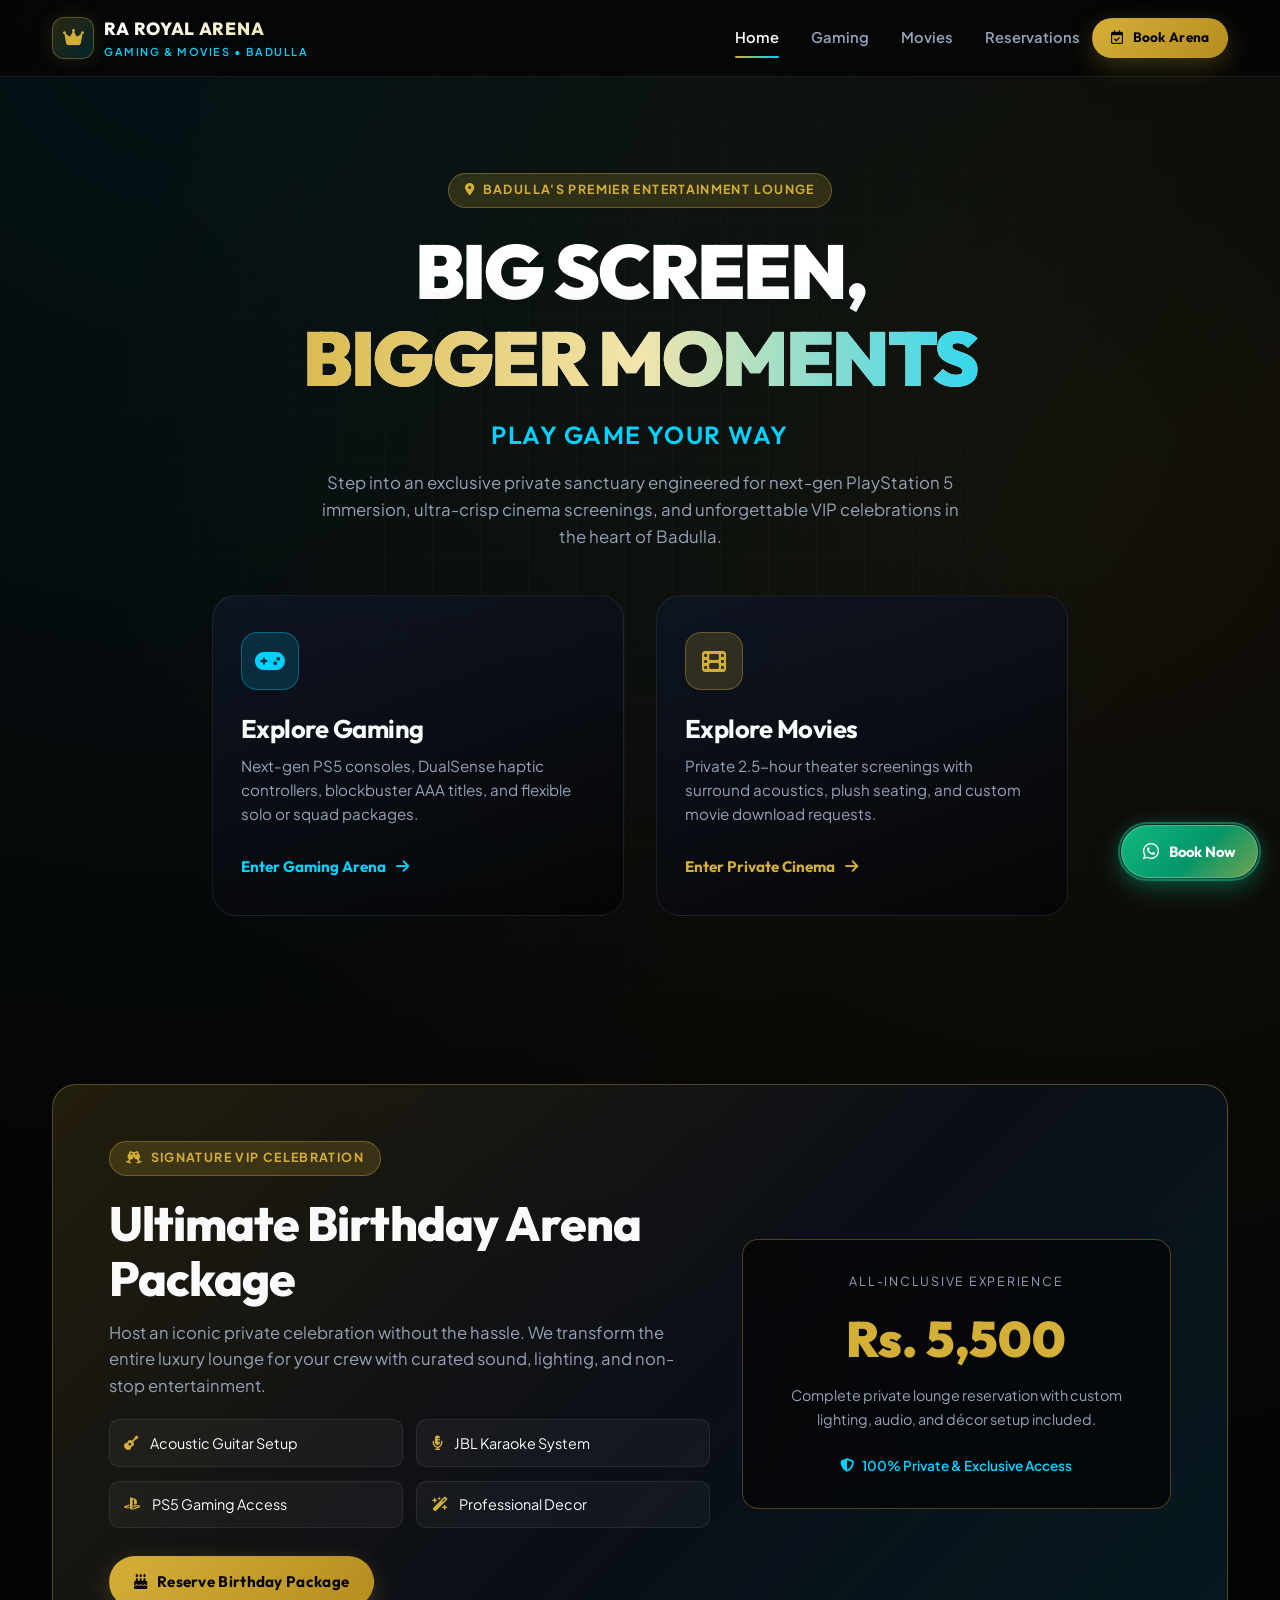
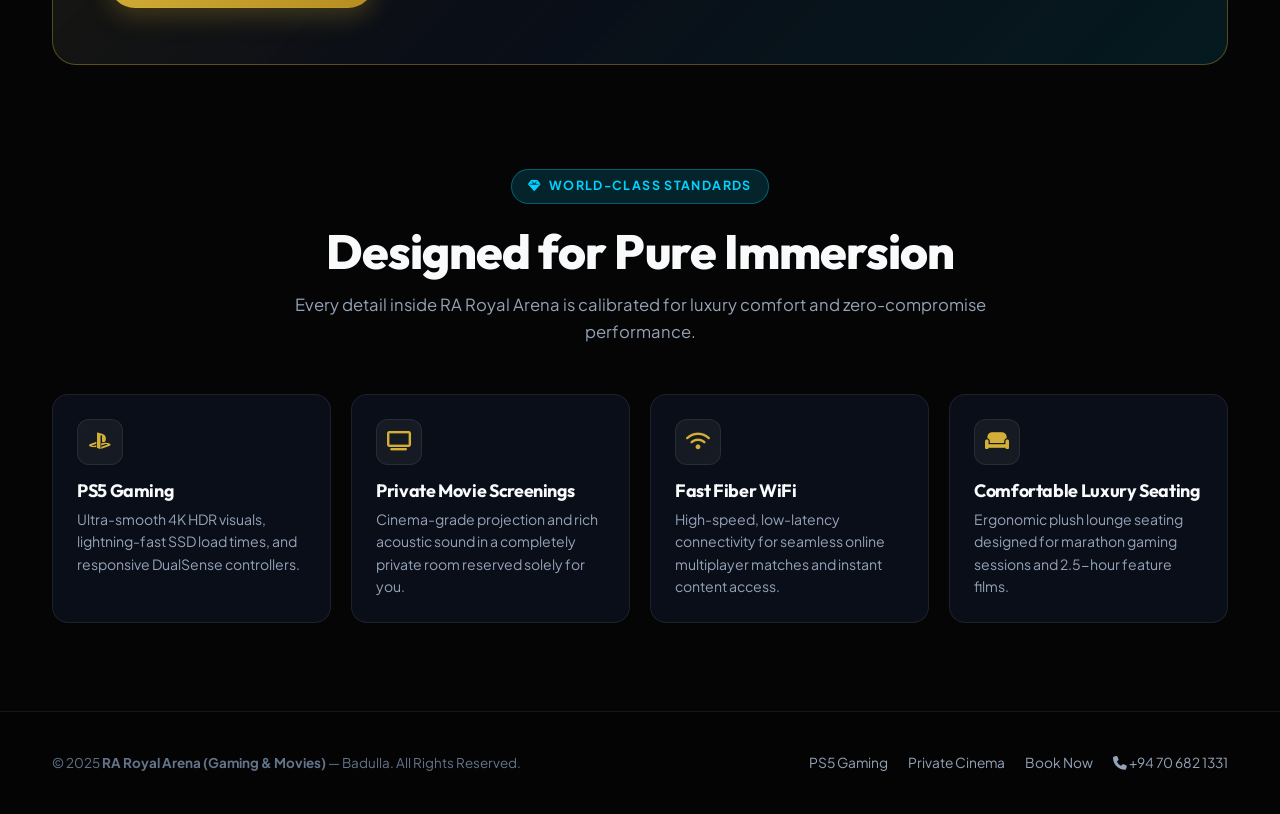
==== index.html @ 3b618ee8 "Update index.html" ====
<!DOCTYPE html>
<html lang="en">
<head>
  <meta charset="UTF-8" />
  <meta name="viewport" content="width=device-width, initial-scale=1.0" />
  <title>RA Royal Arena | Luxury Gaming &amp; Private Cinema - Badulla</title>
  <meta name="description" content="Badulla's premier luxury PS5 gaming lounge, private 4K cinema screening room, and VIP birthday celebration arena." />

  <!-- Google Fonts -->
  <link rel="preconnect" href="https://fonts.googleapis.com" />
  <link rel="preconnect" href="https://fonts.gstatic.com" crossorigin />
  <link href="https://fonts.googleapis.com/css2?family=Outfit:wght@500;600;700;800;900&family=Plus+Jakarta+Sans:wght@400;500;600;700&display=swap" rel="stylesheet" />

  <!-- FontAwesome 6 -->
  <link rel="stylesheet" href="https://cdnjs.cloudflare.com/ajax/libs/font-awesome/6.5.1/css/all.min.css" />

  <!-- Stylesheet -->
  <link rel="stylesheet" href="assets/css/styles.css" />
</head>
<body>
  <div class="page-transition"></div>

  <!-- Header -->
  <header class="site-header">
    <div class="container nav-wrapper">
      <a href="index.html" class="brand-logo">
        <div class="brand-mark"><i class="fa-solid fa-crown"></i></div>
        <div class="brand-text">
          <span class="brand-title">RA Royal Arena</span>
          <span class="brand-subtitle">Gaming &amp; Movies • Badulla</span>
        </div>
      </a>

      <nav class="nav-desktop" aria-label="Primary Navigation">
        <a href="index.html" class="nav-link active">Home</a>
        <a href="gaming.html" class="nav-link">Gaming</a>
        <a href="movies.html" class="nav-link">Movies</a>
        <a href="booking.html" class="nav-link">Reservations</a>
      </nav>

      <a href="booking.html" class="btn btn-gold btn-sm nav-cta">
        <i class="fa-regular fa-calendar-check"></i> Book Arena
      </a>

      <button id="mobileMenuToggle" class="mobile-toggle" aria-label="Toggle Menu" aria-expanded="false">
        <i class="fa-solid fa-bars"></i>
      </button>
    </div>
  </header>


 <!-- Mobile Navigation Drawer -->
  <div id="mobileDrawer" class="mobile-drawer">
    <a href="index.html" class="mobile-nav-link active">Home <i class="fa-solid fa-chevron-right"></i></a>
    <a href="gaming.html" class="mobile-nav-link">PS5 Gaming <i class="fa-solid fa-chevron-right"></i></a>
    <a href="movies.html" class="mobile-nav-link">Private Movies <i class="fa-solid fa-chevron-right"></i></a>
    <a href="booking.html" class="mobile-nav-link">Book Reservation <i class="fa-solid fa-chevron-right"></i></a>
    <a href="booking.html" class="btn btn-gold" style="margin-top: 0.75rem; width: 100%;">
      <i class="fa-regular fa-calendar-check"></i> Book Arena Now
    </a>
  </div>

  <main>
    <!-- Hero Section -->
    <section class="hero">
      <div class="hero-bg-grid"></div>
      <div class="container hero-content">
        <div class="eyebrow">
          <i class="fa-solid fa-location-dot"></i> Badulla's Premier Entertainment Lounge
        </div>
        <h1 class="hero-title">
          BIG SCREEN,
          <span>BIGGER MOMENTS</span>
        </h1>
        <p class="hero-tagline">Play Game Your Way</p>
        <p class="hero-description">
          Step into an exclusive private sanctuary engineered for next-gen PlayStation 5 immersion,
          ultra-crisp cinema screenings, and unforgettable VIP celebrations in the heart of Badulla.
        </p>

        <!-- Two Interactive Gateway Cards -->
        <div class="gateway-grid">
          <a href="gaming.html" class="gateway-card gaming">
            <div>
              <div class="gateway-icon">
                <i class="fa-solid fa-gamepad"></i>
              </div>
              <h3>Explore Gaming</h3>
              <p>Next-gen PS5 consoles, DualSense haptic controllers, blockbuster AAA titles, and flexible solo or squad packages.</p>
            </div>
            <span class="gateway-action">
              Enter Gaming Arena <i class="fa-solid fa-arrow-right"></i>
            </span>
          </a>

          <a href="movies.html" class="gateway-card movies">
            <div>
              <div class="gateway-icon">
                <i class="fa-solid fa-film"></i>
              </div>
              <h3>Explore Movies</h3>
              <p>Private 2.5-hour theater screenings with surround acoustics, plush seating, and custom movie download requests.</p>
            </div>
            <span class="gateway-action">
              Enter Private Cinema <i class="fa-solid fa-arrow-right"></i>
            </span>
          </a>
        </div>
      </div>
    </section>

    <!-- Special Birthday Package Teaser -->
    <section class="section">
      <div class="container">
        <div class="vip-banner">
          <div>
            <div class="eyebrow">
              <i class="fa-solid fa-champagne-glasses"></i> Signature VIP Celebration
            </div>
            <h2 class="section-title">Ultimate Birthday Arena Package</h2>
            <p class="section-subtitle">
              Host an iconic private celebration without the hassle. We transform the entire luxury lounge
              for your crew with curated sound, lighting, and non-stop entertainment.
            </p>

            <div class="vip-perks">
              <div class="vip-perk-item">
                <i class="fa-solid fa-guitar"></i> Acoustic Guitar Setup
              </div>
              <div class="vip-perk-item">
                <i class="fa-solid fa-microphone-lines"></i> JBL Karaoke System
              </div>
              <div class="vip-perk-item">
                <i class="fa-brands fa-playstation"></i> PS5 Gaming Access
              </div>
              <div class="vip-perk-item">
                <i class="fa-solid fa-wand-magic-sparkles"></i> Professional Decor
              </div>
            </div>

            <a href="booking.html?service=Birthday%20Package&title=VIP%20Birthday%20Setup%20(Rs.%205%2C500)" class="btn btn-gold">
              <i class="fa-solid fa-cake-candles"></i> Reserve Birthday Package
            </a>
          </div>

          <div class="vip-price-box">
            <div class="vip-price-label">All-Inclusive Experience</div>
            <div class="vip-price-amount">Rs. 5,500</div>
            <p style="color: var(--text-secondary); font-size: 0.9rem; margin-bottom: 1.5rem;">
              Complete private lounge reservation with custom lighting, audio, and décor setup included.
            </p>
            <div style="display: flex; align-items: center; justify-content: center; gap: 0.5rem; color: var(--neon-blue); font-size: 0.85rem; font-weight: 600;">
              <i class="fa-solid fa-shield-halved"></i> 100% Private &amp; Exclusive Access
            </div>
          </div>
        </div>
      </div>
    </section>

    <!-- Facility Highlights -->
    <section class="section" style="padding-top: 1rem;">
      <div class="container">
        <div class="section-header">
          <div class="eyebrow eyebrow-blue">
            <i class="fa-solid fa-gem"></i> World-Class Standards
          </div>
          <h2 class="section-title">Designed for Pure Immersion</h2>
          <p class="section-subtitle">
            Every detail inside RA Royal Arena is calibrated for luxury comfort and zero-compromise performance.
          </p>
        </div>

        <div class="features-grid">
          <article class="glass-panel feature-card">
            <div class="feature-icon"><i class="fa-brands fa-playstation"></i></div>
            <h3>PS5 Gaming</h3>
            <p>Ultra-smooth 4K HDR visuals, lightning-fast SSD load times, and responsive DualSense controllers.</p>
          </article>

          <article class="glass-panel feature-card">
            <div class="feature-icon"><i class="fa-solid fa-tv"></i></div>
            <h3>Private Movie Screenings</h3>
            <p>Cinema-grade projection and rich acoustic sound in a completely private room reserved solely for you.</p>
          </article>

          <article class="glass-panel feature-card">
            <div class="feature-icon"><i class="fa-solid fa-wifi"></i></div>
            <h3>Fast Fiber WiFi</h3>
            <p>High-speed, low-latency connectivity for seamless online multiplayer matches and instant content access.</p>
          </article>

          <article class="glass-panel feature-card">
            <div class="feature-icon"><i class="fa-solid fa-couch"></i></div>
            <h3>Comfortable Luxury Seating</h3>
            <p>Ergonomic plush lounge seating designed for marathon gaming sessions and 2.5-hour feature films.</p>
          </article>
        </div>
      </div>
    </section>
  </main>

  <!-- Minimal Corporate Footer -->
  <footer class="site-footer">
    <div class="container footer-inner">
      <div class="footer-meta">
        &copy; 2025 <strong>RA Royal Arena (Gaming &amp; Movies)</strong> — Badulla. All Rights Reserved.
      </div>
      <div class="footer-links">
        <a href="gaming.html">PS5 Gaming</a>
        <a href="movies.html">Private Cinema</a>
        <a href="booking.html">Book Now</a>
        <a href="tel:+94706821331"><i class="fa-solid fa-phone"></i> +94 70 682 1331</a>
      </div>
    </div>
  </footer>

  <!-- Floating Action Component -->
  <a href="booking.html" class="floating-action" aria-label="Book Now via WhatsApp">
    <i class="fa-brands fa-whatsapp"></i>
    <span>Book Now</span>
  </a>

  <script src="assets/js/main.js"></script>
</body>
</html>
---- assets/css/styles.css ----
/* ==========================================================================
   RA ROYAL ARENA - LUXURY DESIGN SYSTEM (MOBILE-FIRST HARDENED)
   Palette: Deep Obsidian (#050505), Midnight Navy (#0B0F19),
            Luxury Gold (#D4AF37), Electric Neon Blue (#00D2FF)
   ========================================================================== */

:root {
  --bg-primary: #050505;
  --bg-secondary: #0b0f19;
  --bg-card: rgba(15, 21, 36, 0.65);
  --bg-card-hover: rgba(20, 28, 48, 0.85);

  --gold-primary: #d4af37;
  --gold-light: #f3e5ab;
  --gold-dim: rgba(212, 175, 55, 0.18);

  --neon-blue: #00d2ff;
  --neon-blue-deep: #2563eb;
  --neon-blue-dim: rgba(0, 210, 255, 0.15);

  --text-primary: #f8fafc;
  --text-secondary: #94a3b8;
  --text-muted: #64748b;

  --border-glass: rgba(255, 255, 255, 0.08);
  --border-gold: rgba(212, 175, 55, 0.35);
  --border-neon: rgba(0, 210, 255, 0.35);

  --radius-sm: 10px;
  --radius-md: 16px;
  --radius-lg: 24px;
  --radius-pill: 9999px;

  --transition-fast: 0.25s cubic-bezier(0.4, 0, 0.2, 1);
  --transition-smooth: 0.45s cubic-bezier(0.16, 1, 0.3, 1);
}

/* Reset & Base */
*,
*::before,
*::after {
  box-sizing: border-box;
  margin: 0;
  padding: 0;
}

html {
  scroll-behavior: smooth;
  font-size: 16px;
  background-color: var(--bg-primary);
  color: var(--text-primary);
  overflow-x: hidden;
}

body {
  font-family: 'Plus Jakarta Sans', -apple-system, BlinkMacSystemFont, sans-serif;
  background: radial-gradient(circle at 15% 0%, rgba(0, 210, 255, 0.07) 0%, transparent 45%),
              radial-gradient(circle at 85% 20%, rgba(212, 175, 55, 0.07) 0%, transparent 45%),
              var(--bg-primary);
  color: var(--text-primary);
  line-height: 1.6;
  overflow-x: hidden;
  min-height: 100vh;
  display: flex;
  flex-direction: column;
  -webkit-font-smoothing: antialiased;
}

/* Smooth Page Transition Overlay */
.page-transition {
  position: fixed;
  inset: 0;
  background: var(--bg-primary);
  z-index: 9999;
  pointer-events: none;
  opacity: 0;
  transition: opacity 0.3s ease;
}

body.page-leaving .page-transition {
  opacity: 1;
}

h1, h2, h3, h4, .brand-font {
  font-family: 'Outfit', sans-serif;
  letter-spacing: -0.02em;
  line-height: 1.15;
}

a {
  color: inherit;
  text-decoration: none;
}

ul {
  list-style: none;
}

/* Container */
.container {
  width: 100%;
  max-width: 1240px;
  margin: 0 auto;
  padding: 0 1.15rem;
}

@media (min-width: 768px) {
  .container {
    padding: 0 2rem;
  }
}

/* Glassmorphism Utility */
.glass-panel {
  background: var(--bg-card);
  backdrop-filter: blur(18px);
  -webkit-backdrop-filter: blur(18px);
  border: 1px solid var(--border-glass);
  border-radius: var(--radius-md);
}

/* ==========================================================================
   HEADER & NAVIGATION (Mobile-First Fixed)
   ========================================================================== */
.site-header {
  position: sticky;
  top: 0;
  z-index: 100;
  background: rgba(5, 5, 5, 0.85);
  backdrop-filter: blur(20px);
  -webkit-backdrop-filter: blur(20px);
  border-bottom: 1px solid var(--border-glass);
}

.nav-wrapper {
  display: flex;
  align-items: center;
  justify-content: space-between;
  gap: 0.75rem;
  height: 68px;
}

@media (min-width: 900px) {
  .nav-wrapper {
    height: 76px;
  }
}

.brand-logo {
  display: flex;
  align-items: center;
  gap: 0.65rem;
  min-width: 0;
  flex: 1;
}

.brand-mark {
  width: 38px;
  height: 38px;
  flex-shrink: 0;
  border-radius: 10px;
  background: linear-gradient(135deg, rgba(212, 175, 55, 0.2), rgba(0, 210, 255, 0.15));
  border: 1px solid var(--border-gold);
  display: flex;
  align-items: center;
  justify-content: center;
  color: var(--gold-primary);
  font-size: 1rem;
  box-shadow: 0 0 20px rgba(212, 175, 55, 0.15);
}

@media (min-width: 768px) {
  .brand-mark {
    width: 42px;
    height: 42px;
    border-radius: 12px;
    font-size: 1.15rem;
  }
}

.brand-text {
  display: flex;
  flex-direction: column;
  min-width: 0;
}

.brand-title {
  font-family: 'Outfit', sans-serif;
  font-weight: 800;
  font-size: 0.98rem;
  letter-spacing: 0.03em;
  text-transform: uppercase;
  white-space: nowrap;
  overflow: hidden;
  text-overflow: ellipsis;
  background: linear-gradient(90deg, #ffffff 0%, var(--gold-light) 100%);
  -webkit-background-clip: text;
  -webkit-text-fill-color: transparent;
}

.brand-subtitle {
  font-size: 0.62rem;
  letter-spacing: 0.1em;
  text-transform: uppercase;
  color: var(--neon-blue);
  font-weight: 600;
  white-space: nowrap;
  overflow: hidden;
  text-overflow: ellipsis;
}

@media (min-width: 480px) {
  .brand-title {
    font-size: 1.1rem;
    letter-spacing: 0.04em;
  }
  .brand-subtitle {
    font-size: 0.68rem;
    letter-spacing: 0.14em;
  }
}

.nav-desktop {
  display: none;
  align-items: center;
  gap: 2rem;
}

.nav-link {
  font-size: 0.92rem;
  font-weight: 600;
  color: var(--text-secondary);
  transition: color var(--transition-fast);
  position: relative;
  padding: 0.5rem 0;
}

.nav-link:hover,
.nav-link.active {
  color: var(--text-primary);
}

.nav-link.active::after {
  content: "";
  position: absolute;
  bottom: 0;
  left: 0;
  width: 100%;
  height: 2px;
  background: linear-gradient(90deg, var(--gold-primary), var(--neon-blue));
  border-radius: 2px;
}

/* Higher specificity so .btn does not override display: none on mobile */
.site-header .nav-cta {
  display: none;
}

.mobile-toggle {
  width: 42px;
  height: 42px;
  flex-shrink: 0;
  border-radius: 10px;
  border: 1px solid var(--border-glass);
  background: rgba(255, 255, 255, 0.05);
  color: var(--text-primary);
  font-size: 1.15rem;
  display: flex;
  align-items: center;
  justify-content: center;
  cursor: pointer;
  transition: var(--transition-fast);
}

.mobile-toggle:hover {
  border-color: var(--gold-primary);
  color: var(--gold-primary);
}

/* Mobile Drawer */
.mobile-drawer {
  position: fixed;
  inset: 68px 0 0 0;
  background: rgba(5, 5, 5, 0.97);
  backdrop-filter: blur(24px);
  -webkit-backdrop-filter: blur(24px);
  z-index: 99;
  padding: 1.5rem 1.25rem;
  display: flex;
  flex-direction: column;
  gap: 0.85rem;
  transform: translateX(100%);
  transition: transform var(--transition-smooth);
  overflow-y: auto;
}

.mobile-drawer.open {
  transform: translateX(0);
}

.mobile-nav-link {
  display: flex;
  align-items: center;
  justify-content: space-between;
  padding: 1rem 1.15rem;
  border-radius: var(--radius-sm);
  background: rgba(255, 255, 255, 0.03);
  border: 1px solid var(--border-glass);
  font-family: 'Outfit', sans-serif;
  font-size: 1.05rem;
  font-weight: 600;
  color: var(--text-secondary);
}

.mobile-nav-link.active {
  border-color: var(--border-gold);
  color: var(--gold-primary);
  background: var(--gold-dim);
}

@media (min-width: 900px) {
  .mobile-toggle,
  .mobile-drawer {
    display: none;
  }

  .nav-desktop {
    display: flex;
  }

  .site-header .nav-cta {
    display: inline-flex;
  }
}

/* ==========================================================================
   BUTTONS & INTERACTIVE CONTROLS
   ========================================================================== */
.btn {
  display: inline-flex;
  align-items: center;
  justify-content: center;
  gap: 0.6rem;
  min-height: 48px;
  padding: 0.8rem 1.5rem;
  border-radius: var(--radius-pill);
  font-family: 'Outfit', sans-serif;
  font-weight: 700;
  font-size: 0.95rem;
  letter-spacing: 0.02em;
  cursor: pointer;
  transition: all var(--transition-fast);
  border: 1px solid transparent;
  text-align: center;
  white-space: nowrap;
}

.btn-gold {
  background: linear-gradient(135deg, var(--gold-primary) 0%, #b58d20 100%);
  color: #050505;
  box-shadow: 0 8px 24px rgba(212, 175, 55, 0.25);
}

.btn-gold:hover {
  transform: translateY(-2px);
  box-shadow: 0 12px 32px rgba(212, 175, 55, 0.4);
  filter: brightness(1.08);
}

.btn-neon {
  background: rgba(0, 210, 255, 0.12);
  border: 1px solid var(--border-neon);
  color: var(--neon-blue);
  box-shadow: 0 0 20px rgba(0, 210, 255, 0.12);
}

.btn-neon:hover {
  background: var(--neon-blue);
  color: #050505;
  transform: translateY(-2px);
  box-shadow: 0 8px 28px rgba(0, 210, 255, 0.35);
}

.btn-outline {
  background: rgba(255, 255, 255, 0.04);
  border: 1px solid var(--border-glass);
  color: var(--text-primary);
}

.btn-outline:hover {
  border-color: var(--gold-primary);
  color: var(--gold-primary);
  background: rgba(212, 175, 55, 0.08);
}

.btn-sm {
  min-height: 40px;
  padding: 0.5rem 1.1rem;
  font-size: 0.85rem;
}

/* ==========================================================================
   HERO & SECTION HEADINGS
   ========================================================================== */
.section {
  padding: 3rem 0;
}

@media (min-width: 768px) {
  .section {
    padding: 5.5rem 0;
  }
}

.section-header {
  text-align: center;
  max-width: 720px;
  margin: 0 auto 2.25rem;
}

@media (min-width: 768px) {
  .section-header {
    margin-bottom: 3rem;
  }
}

.eyebrow {
  display: inline-flex;
  align-items: center;
  justify-content: center;
  gap: 0.45rem;
  padding: 0.38rem 0.85rem;
  border-radius: var(--radius-pill);
  font-size: 0.68rem;
  font-weight: 700;
  letter-spacing: 0.07em;
  text-transform: uppercase;
  color: var(--gold-primary);
  background: var(--gold-dim);
  border: 1px solid var(--border-gold);
  margin-bottom: 1rem;
  max-width: 100%;
  text-align: center;
}

@media (min-width: 480px) {
  .eyebrow {
    font-size: 0.78rem;
    padding: 0.4rem 1rem;
    letter-spacing: 0.11em;
    margin-bottom: 1.25rem;
  }
}

.eyebrow-blue {
  color: var(--neon-blue);
  background: var(--neon-blue-dim);
  border-color: var(--border-neon);
}

.section-title {
  font-size: clamp(1.75rem, 4.5vw, 3rem);
  font-weight: 800;
  margin-bottom: 0.85rem;
}

.section-subtitle {
  color: var(--text-secondary);
  font-size: 0.96rem;
}

@media (min-width: 768px) {
  .section-subtitle {
    font-size: 1.04rem;
  }
}

/* Hero Specific */
.hero {
  position: relative;
  padding: 2.5rem 0 3rem;
  overflow: hidden;
}

@media (min-width: 768px) {
  .hero {
    padding: 6rem 0 5rem;
  }
}

.hero-bg-grid {
  position: absolute;
  inset: 0;
  background-image:
    linear-gradient(to right, rgba(255, 255, 255, 0.025) 1px, transparent 1px),
    linear-gradient(to bottom, rgba(255, 255, 255, 0.025) 1px, transparent 1px);
  background-size: 48px 48px;
  mask-image: radial-gradient(circle at center, black 30%, transparent 80%);
  -webkit-mask-image: radial-gradient(circle at center, black 30%, transparent 80%);
  pointer-events: none;
}

.hero-content {
  position: relative;
  z-index: 2;
  text-align: center;
  max-width: 920px;
  margin: 0 auto;
}

.hero-title {
  font-size: clamp(2.1rem, 8vw, 4.75rem);
  font-weight: 900;
  letter-spacing: -0.03em;
  text-transform: uppercase;
  margin-bottom: 0.75rem;
  background: linear-gradient(180deg, #ffffff 30%, #cbd5e1 100%);
  -webkit-background-clip: text;
  -webkit-text-fill-color: transparent;
}

.hero-title span {
  display: block;
  background: linear-gradient(90deg, var(--gold-primary) 0%, var(--gold-light) 50%, var(--neon-blue) 100%);
  -webkit-background-clip: text;
  -webkit-text-fill-color: transparent;
}

.hero-tagline {
  font-family: 'Outfit', sans-serif;
  font-size: clamp(1rem, 3vw, 1.55rem);
  font-weight: 600;
  color: var(--neon-blue);
  letter-spacing: 0.06em;
  text-transform: uppercase;
  margin-bottom: 1rem;
}

.hero-description {
  color: var(--text-secondary);
  font-size: 0.95rem;
  max-width: 650px;
  margin: 0 auto 2rem;
}

@media (min-width: 768px) {
  .hero-description {
    font-size: 1.05rem;
    margin-bottom: 2.75rem;
  }
}

/* Gateway Cards on Home */
.gateway-grid {
  display: grid;
  grid-template-columns: 1fr;
  gap: 1.15rem;
  max-width: 920px;
  margin: 0 auto;
}

@media (min-width: 768px) {
  .gateway-grid {
    grid-template-columns: repeat(2, 1fr);
    gap: 2rem;
  }
}

.gateway-card {
  position: relative;
  padding: 1.65rem 1.4rem;
  border-radius: var(--radius-lg);
  background: linear-gradient(160deg, rgba(15, 22, 38, 0.85) 0%, rgba(5, 5, 5, 0.92) 100%);
  backdrop-filter: blur(20px);
  border: 1px solid var(--border-glass);
  text-align: left;
  transition: all var(--transition-smooth);
  overflow: hidden;
  display: flex;
  flex-direction: column;
  justify-content: space-between;
  min-height: 215px;
}

@media (min-width: 768px) {
  .gateway-card {
    padding: 2.25rem 1.75rem;
    min-height: 260px;
  }
}

.gateway-card::before {
  content: "";
  position: absolute;
  inset: 0;
  opacity: 0;
  transition: opacity var(--transition-smooth);
  pointer-events: none;
}

.gateway-card.gaming::before {
  background: radial-gradient(circle at top right, rgba(0, 210, 255, 0.18), transparent 65%);
}

.gateway-card.movies::before {
  background: radial-gradient(circle at top right, rgba(212, 175, 55, 0.18), transparent 65%);
}

.gateway-card:hover {
  transform: translateY(-6px);
}

.gateway-card.gaming:hover {
  border-color: var(--border-neon);
  box-shadow: 0 20px 45px rgba(0, 210, 255, 0.12);
}

.gateway-card.movies:hover {
  border-color: var(--border-gold);
  box-shadow: 0 20px 45px rgba(212, 175, 55, 0.12);
}

.gateway-card:hover::before {
  opacity: 1;
}

.gateway-icon {
  width: 50px;
  height: 50px;
  border-radius: 14px;
  display: flex;
  align-items: center;
  justify-content: center;
  font-size: 1.35rem;
  margin-bottom: 1.1rem;
}

@media (min-width: 768px) {
  .gateway-icon {
    width: 58px;
    height: 58px;
    border-radius: 16px;
    font-size: 1.5rem;
    margin-bottom: 1.5rem;
  }
}

.gateway-card.gaming .gateway-icon {
  background: var(--neon-blue-dim);
  color: var(--neon-blue);
  border: 1px solid var(--border-neon);
}

.gateway-card.movies .gateway-icon {
  background: var(--gold-dim);
  color: var(--gold-primary);
  border: 1px solid var(--border-gold);
}

.gateway-card h3 {
  font-size: 1.4rem;
  margin-bottom: 0.5rem;
}

@media (min-width: 768px) {
  .gateway-card h3 {
    font-size: 1.6rem;
    margin-bottom: 0.65rem;
  }
}

.gateway-card p {
  color: var(--text-secondary);
  font-size: 0.9rem;
  margin-bottom: 1.35rem;
}

@media (min-width: 768px) {
  .gateway-card p {
    font-size: 0.95rem;
    margin-bottom: 1.75rem;
  }
}

.gateway-action {
  display: inline-flex;
  align-items: center;
  gap: 0.6rem;
  font-family: 'Outfit', sans-serif;
  font-weight: 700;
  font-size: 0.95rem;
}

.gateway-card.gaming .gateway-action {
  color: var(--neon-blue);
}

.gateway-card.movies .gateway-action {
  color: var(--gold-primary);
}

.gateway-card:hover .gateway-action i {
  transform: translateX(5px);
}

.gateway-action i {
  transition: transform var(--transition-fast);
}

/* ==========================================================================
   BIRTHDAY VIP BANNER
   ========================================================================== */
.vip-banner {
  position: relative;
  border-radius: var(--radius-lg);
  background: linear-gradient(135deg, rgba(212, 175, 55, 0.14) 0%, rgba(11, 15, 25, 0.95) 55%, rgba(0, 210, 255, 0.1) 100%);
  border: 1px solid var(--border-gold);
  padding: 1.75rem 1.25rem;
  overflow: hidden;
  display: grid;
  grid-template-columns: 1fr;
  gap: 1.5rem;
  align-items: center;
}

@media (min-width: 900px) {
  .vip-banner {
    grid-template-columns: 1.4fr 1fr;
    padding: 3.5rem;
    gap: 2rem;
  }
}

.vip-price-box {
  background: rgba(5, 5, 5, 0.72);
  backdrop-filter: blur(16px);
  border: 1px solid var(--border-gold);
  border-radius: var(--radius-md);
  padding: 1.5rem;
  text-align: center;
}

@media (min-width: 768px) {
  .vip-price-box {
    padding: 2rem;
  }
}

.vip-price-label {
  font-size: 0.78rem;
  text-transform: uppercase;
  letter-spacing: 0.14em;
  color: var(--text-secondary);
  margin-bottom: 0.4rem;
}

.vip-price-amount {
  font-family: 'Outfit', sans-serif;
  font-size: clamp(2.1rem, 4vw, 3.1rem);
  font-weight: 900;
  color: var(--gold-primary);
  margin-bottom: 0.4rem;
}

.vip-perks {
  display: grid;
  grid-template-columns: 1fr;
  gap: 0.7rem;
  margin: 1.25rem 0 1.75rem;
}

@media (min-width: 480px) {
  .vip-perks {
    grid-template-columns: repeat(2, 1fr);
    gap: 0.85rem;
  }
}

.vip-perk-item {
  display: flex;
  align-items: center;
  gap: 0.7rem;
  font-size: 0.9rem;
  color: var(--text-primary);
  background: rgba(255, 255, 255, 0.04);
  padding: 0.7rem 0.9rem;
  border-radius: var(--radius-sm);
  border: 1px solid var(--border-glass);
}

.vip-perk-item i {
  color: var(--gold-primary);
}

/* ==========================================================================
   FACILITY HIGHLIGHTS & GRIDS
   ========================================================================== */
.features-grid {
  display: grid;
  grid-template-columns: 1fr;
  gap: 1rem;
}

@media (min-width: 640px) {
  .features-grid {
    grid-template-columns: repeat(2, 1fr);
    gap: 1.25rem;
  }
}

@media (min-width: 1024px) {
  .features-grid {
    grid-template-columns: repeat(4, 1fr);
  }
}

.feature-card {
  padding: 1.5rem;
  transition: transform var(--transition-fast), border-color var(--transition-fast);
}

.feature-card:hover {
  transform: translateY(-4px);
  border-color: var(--border-neon);
}

.feature-icon {
  width: 46px;
  height: 46px;
  border-radius: 12px;
  background: rgba(255, 255, 255, 0.05);
  border: 1px solid var(--border-glass);
  display: flex;
  align-items: center;
  justify-content: center;
  font-size: 1.2rem;
  color: var(--gold-primary);
  margin-bottom: 1rem;
}

.feature-card h3 {
  font-size: 1.12rem;
  margin-bottom: 0.4rem;
}

.feature-card p {
  font-size: 0.88rem;
  color: var(--text-secondary);
}

/* ==========================================================================
   PRICING TABLES (Gaming & Movies)
   ========================================================================== */
.pricing-grid {
  display: grid;
  grid-template-columns: 1fr;
  gap: 1.25rem;
}

@media (min-width: 768px) {
  .pricing-grid-2 {
    grid-template-columns: repeat(2, 1fr);
    gap: 1.5rem;
  }

  .pricing-grid-4 {
    grid-template-columns: repeat(2, 1fr);
    gap: 1.5rem;
  }
}

@media (min-width: 1024px) {
  .pricing-grid-4 {
    grid-template-columns: repeat(4, 1fr);
  }
}

.pricing-card {
  padding: 1.65rem 1.35rem;
  display: flex;
  flex-direction: column;
  justify-content: space-between;
  position: relative;
  transition: all var(--transition-fast);
}

@media (min-width: 768px) {
  .pricing-card {
    padding: 2rem 1.75rem;
  }
}

.pricing-card.featured {
  border-color: var(--border-gold);
  background: linear-gradient(180deg, rgba(212, 175, 55, 0.09) 0%, rgba(11, 15, 25, 0.85) 100%);
}

.pricing-card:hover {
  transform: translateY(-4px);
}

.pricing-badge {
  position: absolute;
  top: -12px;
  right: 20px;
  padding: 0.3rem 0.85rem;
  border-radius: var(--radius-pill);
  background: var(--gold-primary);
  color: #050505;
  font-size: 0.72rem;
  font-weight: 800;
  text-transform: uppercase;
  letter-spacing: 0.08em;
}

.pricing-tier-row {
  display: flex;
  align-items: center;
  justify-content: space-between;
  padding: 0.85rem 0.9rem;
  border-radius: var(--radius-sm);
  background: rgba(255, 255, 255, 0.03);
  border: 1px solid var(--border-glass);
  margin-bottom: 0.65rem;
}

.pricing-tier-row:last-of-type {
  margin-bottom: 1.35rem;
}

.tier-players {
  display: flex;
  align-items: center;
  gap: 0.6rem;
  font-weight: 600;
  font-size: 0.9rem;
}

.tier-players i {
  color: var(--neon-blue);
}

.tier-price {
  font-family: 'Outfit', sans-serif;
  font-weight: 800;
  font-size: 1.05rem;
  color: var(--gold-primary);
}

.movie-price-big {
  font-family: 'Outfit', sans-serif;
  font-size: 2rem;
  font-weight: 900;
  color: var(--gold-primary);
  margin: 0.65rem 0;
}

.movie-meta-list {
  margin: 0.85rem 0 1.5rem;
  display: flex;
  flex-direction: column;
  gap: 0.5rem;
  font-size: 0.88rem;
  color: var(--text-secondary);
}

.movie-meta-list li {
  display: flex;
  align-items: center;
  gap: 0.6rem;
}

.movie-meta-list i {
  color: var(--neon-blue);
  font-size: 0.85rem;
}

/* ==========================================================================
   MEDIA CATALOG CARDS (PS5 Games & Featured Movies)
   ========================================================================== */
.media-grid {
  display: grid;
  grid-template-columns: repeat(2, 1fr);
  gap: 0.85rem;
}

@media (min-width: 640px) {
  .media-grid {
    gap: 1.25rem;
  }
}

@media (min-width: 900px) {
  .media-grid {
    grid-template-columns: repeat(3, 1fr);
    gap: 1.5rem;
  }
}

@media (min-width: 1180px) {
  .media-grid {
    grid-template-columns: repeat(5, 1fr);
  }
}

.media-card {
  border-radius: var(--radius-md);
  overflow: hidden;
  background: var(--bg-card);
  border: 1px solid var(--border-glass);
  display: flex;
  flex-direction: column;
  transition: all var(--transition-smooth);
}

.media-card:hover {
  transform: translateY(-6px);
  border-color: var(--border-gold);
  box-shadow: 0 18px 36px rgba(0, 0, 0, 0.55);
}

/* Bespoke Cinematic Poster Artwork Container */
.poster-art {
  position: relative;
  aspect-ratio: 3 / 4;
  padding: 0.85rem;
  display: flex;
  flex-direction: column;
  justify-content: space-between;
  overflow: hidden;
  background: linear-gradient(160deg, var(--poster-c1, #131c31) 0%, #05070d 100%);
}

@media (min-width: 640px) {
  .poster-art {
    padding: 1.25rem;
  }
}

.poster-art::before {
  content: "";
  position: absolute;
  inset: 0;
  background: radial-gradient(circle at 80% 15%, var(--poster-glow, rgba(0, 210, 255, 0.28)), transparent 60%);
  pointer-events: none;
}

.poster-art::after {
  content: "";
  position: absolute;
  inset: 0;
  background: linear-gradient(to top, rgba(5, 5, 5, 0.95) 0%, rgba(5, 5, 5, 0.25) 55%, transparent 100%);
  pointer-events: none;
}

.poster-top {
  position: relative;
  z-index: 2;
  display: flex;
  flex-wrap: wrap;
  gap: 0.3rem;
  align-items: center;
  justify-content: space-between;
}

.poster-tag {
  font-size: 0.6rem;
  font-weight: 700;
  text-transform: uppercase;
  letter-spacing: 0.06em;
  padding: 0.22rem 0.45rem;
  border-radius: 6px;
  background: rgba(5, 5, 5, 0.65);
  border: 1px solid rgba(255, 255, 255, 0.14);
  color: var(--gold-light);
}

@media (min-width: 640px) {
  .poster-tag {
    font-size: 0.68rem;
    padding: 0.28rem 0.6rem;
  }
}

.poster-emblem {
  position: relative;
  z-index: 1;
  font-size: 2.4rem;
  color: rgba(255, 255, 255, 0.12);
  align-self: center;
  margin: auto 0;
  transition: transform var(--transition-smooth), color var(--transition-smooth);
}

@media (min-width: 640px) {
  .poster-emblem {
    font-size: 3.4rem;
  }
}

.media-card:hover .poster-emblem {
  transform: scale(1.12);
  color: rgba(212, 175, 55, 0.28);
}

.poster-bottom {
  position: relative;
  z-index: 2;
}

.poster-title {
  font-family: 'Outfit', sans-serif;
  font-size: 0.92rem;
  font-weight: 800;
  color: #ffffff;
  margin-bottom: 0.2rem;
}

@media (min-width: 640px) {
  .poster-title {
    font-size: 1.08rem;
    margin-bottom: 0.25rem;
  }
}

.poster-sub {
  font-size: 0.72rem;
  color: var(--text-secondary);
}

.media-card-footer {
  padding: 0.65rem;
  border-top: 1px solid var(--border-glass);
  background: rgba(5, 5, 5, 0.55);
}

@media (min-width: 640px) {
  .media-card-footer {
    padding: 0.9rem 1rem;
  }
}

/* Custom Movie Request Notice */
.notice-box {
  margin-top: 2.5rem;
  padding: 1.5rem;
  border-radius: var(--radius-lg);
  background: linear-gradient(135deg, rgba(0, 210, 255, 0.08) 0%, rgba(11, 15, 25, 0.92) 100%);
  border: 1px solid var(--border-neon);
  display: flex;
  flex-direction: column;
  gap: 1.25rem;
  align-items: flex-start;
  justify-content: space-between;
}

@media (min-width: 768px) {
  .notice-box {
    margin-top: 3rem;
    padding: 2rem;
    flex-direction: row;
    align-items: center;
  }
}

/* ==========================================================================
   BOOKING FORM
   ========================================================================== */
.booking-layout {
  display: grid;
  grid-template-columns: 1fr;
  gap: 1.5rem;
  align-items: start;
}

@media (min-width: 960px) {
  .booking-layout {
    grid-template-columns: 1.45fr 0.9fr;
    gap: 2rem;
  }
}

.booking-card {
  padding: 1.5rem 1.25rem;
}

@media (min-width: 768px) {
  .booking-card {
    padding: 2.75rem;
  }
}

.form-grid {
  display: grid;
  grid-template-columns: 1fr;
  gap: 1.1rem;
}

@media (min-width: 640px) {
  .form-grid-2 {
    grid-template-columns: repeat(2, 1fr);
    gap: 1.25rem;
  }
}

.form-group {
  display: flex;
  flex-direction: column;
  gap: 0.45rem;
}

.form-label {
  font-size: 0.84rem;
  font-weight: 600;
  color: var(--text-secondary);
  display: flex;
  align-items: center;
  gap: 0.45rem;
}

.form-label i {
  color: var(--gold-primary);
  font-size: 0.82rem;
}

.form-control {
  width: 100%;
  min-height: 48px;
  padding: 0.75rem 1rem;
  border-radius: var(--radius-sm);
  background: rgba(5, 5, 5, 0.7);
  border: 1px solid var(--border-glass);
  color: var(--text-primary);
  font-family: inherit;
  font-size: 0.95rem;
  transition: border-color var(--transition-fast), box-shadow var(--transition-fast);
}

.form-control:focus {
  outline: none;
  border-color: var(--neon-blue);
  box-shadow: 0 0 0 3px rgba(0, 210, 255, 0.14);
}

select.form-control option {
  background-color: #0b0f19;
  color: #ffffff;
}

textarea.form-control {
  min-height: 100px;
  resize: vertical;
}

.form-error {
  color: #f87171;
  font-size: 0.82rem;
  display: none;
  margin-top: 0.25rem;
}

.form-error.visible {
  display: block;
}

.summary-card {
  padding: 1.5rem 1.25rem;
}

@media (min-width: 768px) {
  .summary-card {
    padding: 2rem;
  }
}

.summary-row {
  display: flex;
  align-items: flex-start;
  gap: 0.85rem;
  padding: 0.9rem 0;
  border-bottom: 1px solid var(--border-glass);
}

.summary-row:last-child {
  border-bottom: none;
}

.summary-row i {
  color: var(--neon-blue);
  margin-top: 0.2rem;
}

/* ==========================================================================
   MINIMAL CORPORATE FOOTER
   ========================================================================== */
.site-footer {
  margin-top: auto;
  border-top: 1px solid var(--border-glass);
  background: rgba(5, 5, 5, 0.9);
  padding: 2rem 0 5rem;
}

@media (min-width: 768px) {
  .site-footer {
    padding: 2.5rem 0;
  }
}

.footer-inner {
  display: flex;
  flex-direction: column;
  gap: 1.15rem;
  align-items: center;
  justify-content: space-between;
  text-align: center;
}

@media (min-width: 768px) {
  .footer-inner {
    flex-direction: row;
    text-align: left;
  }
}

.footer-meta {
  font-size: 0.84rem;
  color: var(--text-muted);
}

.footer-links {
  display: flex;
  flex-wrap: wrap;
  justify-content: center;
  gap: 1.25rem;
  font-size: 0.86rem;
  color: var(--text-secondary);
}

.footer-links a:hover {
  color: var(--gold-primary);
}

/* ==========================================================================
   FLOATING PULSATING BOOK NOW / WHATSAPP ACTION BUTTON
   ========================================================================== */
.floating-action {
  position: fixed;
  right: 14px;
  bottom: 14px;
  z-index: 950;
  display: inline-flex;
  align-items: center;
  gap: 0.55rem;
  padding: 0.72rem 1.05rem;
  border-radius: var(--radius-pill);
  background: linear-gradient(135deg, #10b981 0%, #059669 55%, var(--gold-primary) 140%);
  color: #ffffff;
  font-family: 'Outfit', sans-serif;
  font-weight: 700;
  font-size: 0.84rem;
  border: 1px solid rgba(255, 255, 255, 0.25);
  box-shadow: 0 10px 28px rgba(16, 185, 129, 0.35), 0 0 18px rgba(0, 210, 255, 0.2);
  transition: transform var(--transition-fast);
}

@media (min-width: 768px) {
  .floating-action {
    right: 22px;
    bottom: 22px;
    padding: 0.85rem 1.3rem;
    font-size: 0.92rem;
    gap: 0.65rem;
  }
}

.floating-action::before {
  content: "";
  position: absolute;
  inset: -4px;
  border-radius: var(--radius-pill);
  border: 2px solid rgba(16, 185, 129, 0.55);
  animation: pulseRing 2.2s cubic-bezier(0.24, 0, 0.38, 1) infinite;
  pointer-events: none;
}

.floating-action:hover {
  transform: translateY(-3px) scale(1.03);
}

.floating-action i {
  font-size: 1.15rem;
}

@keyframes pulseRing {
  0% {
    transform: scale(0.96);
    opacity: 0.85;
  }
  70% {
    transform: scale(1.16);
    opacity: 0;
  }
  100% {
    transform: scale(1.16);
    opacity: 0;
  }
}
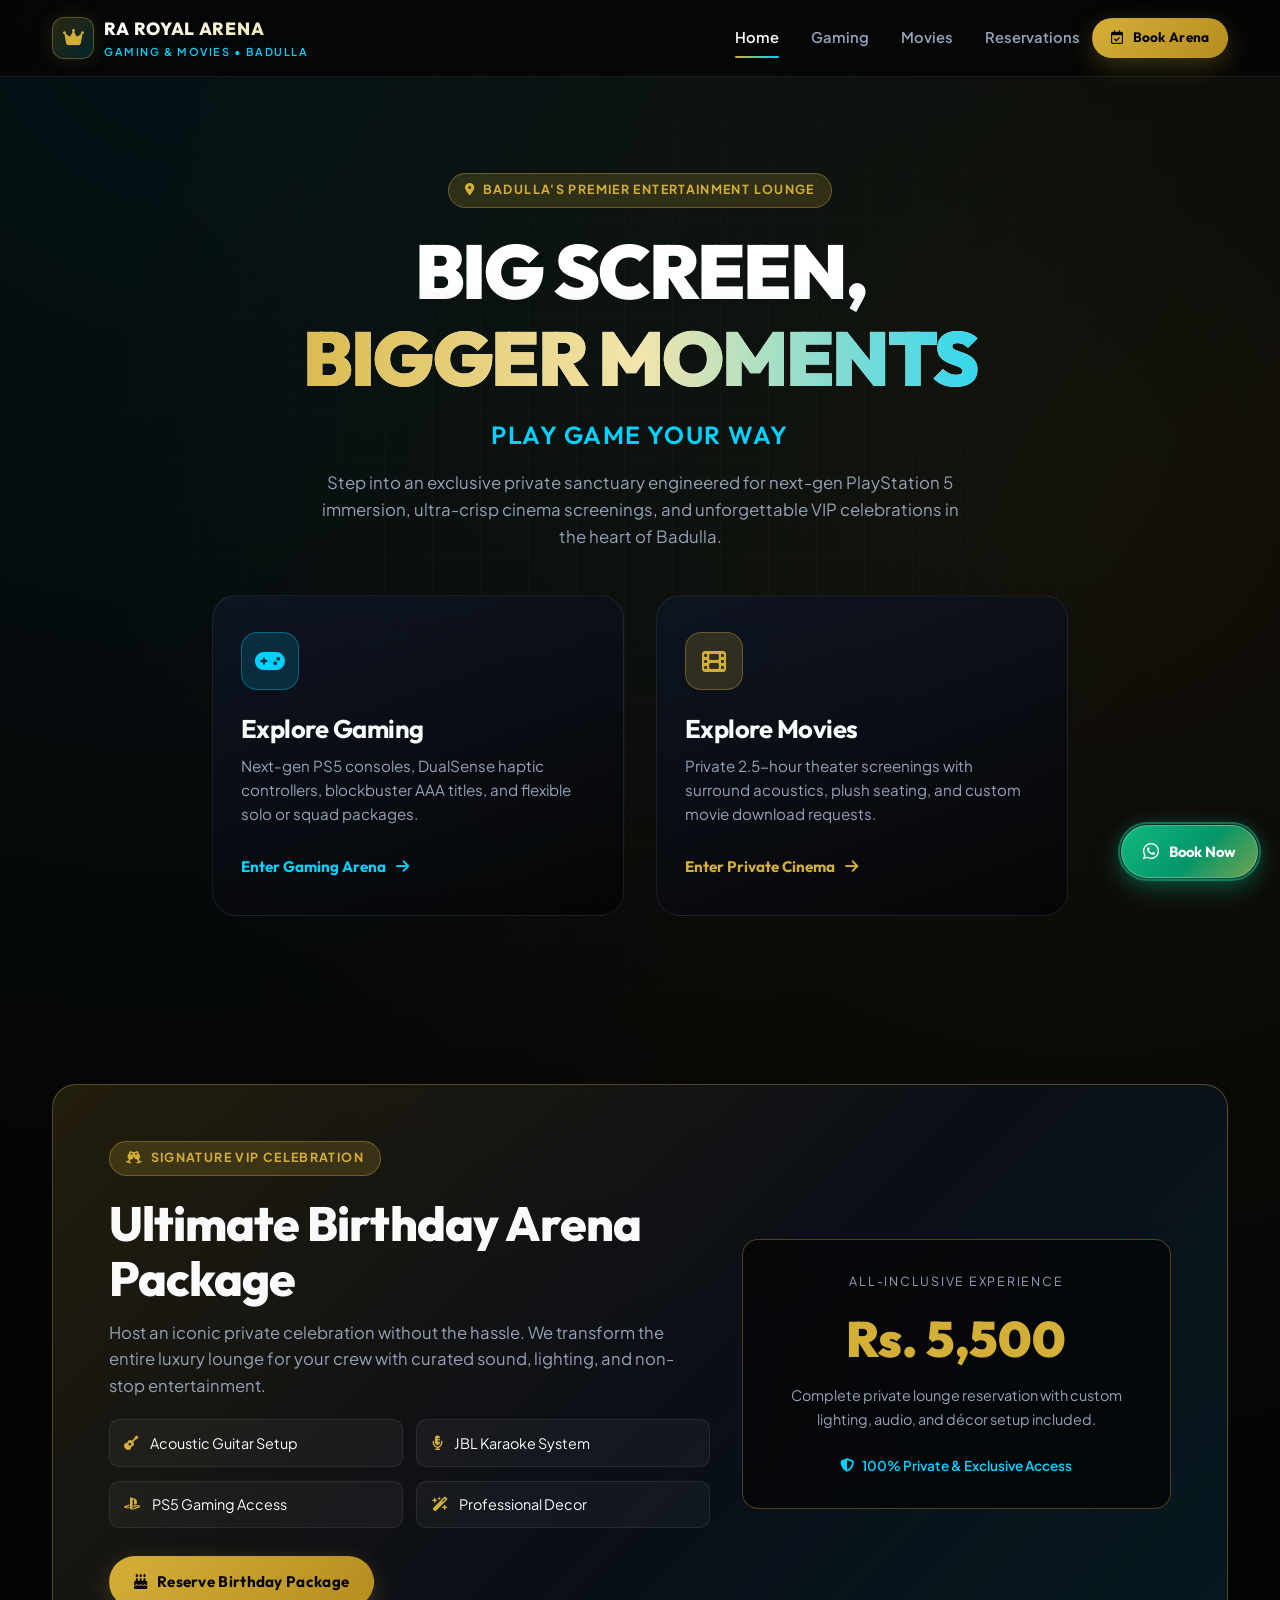
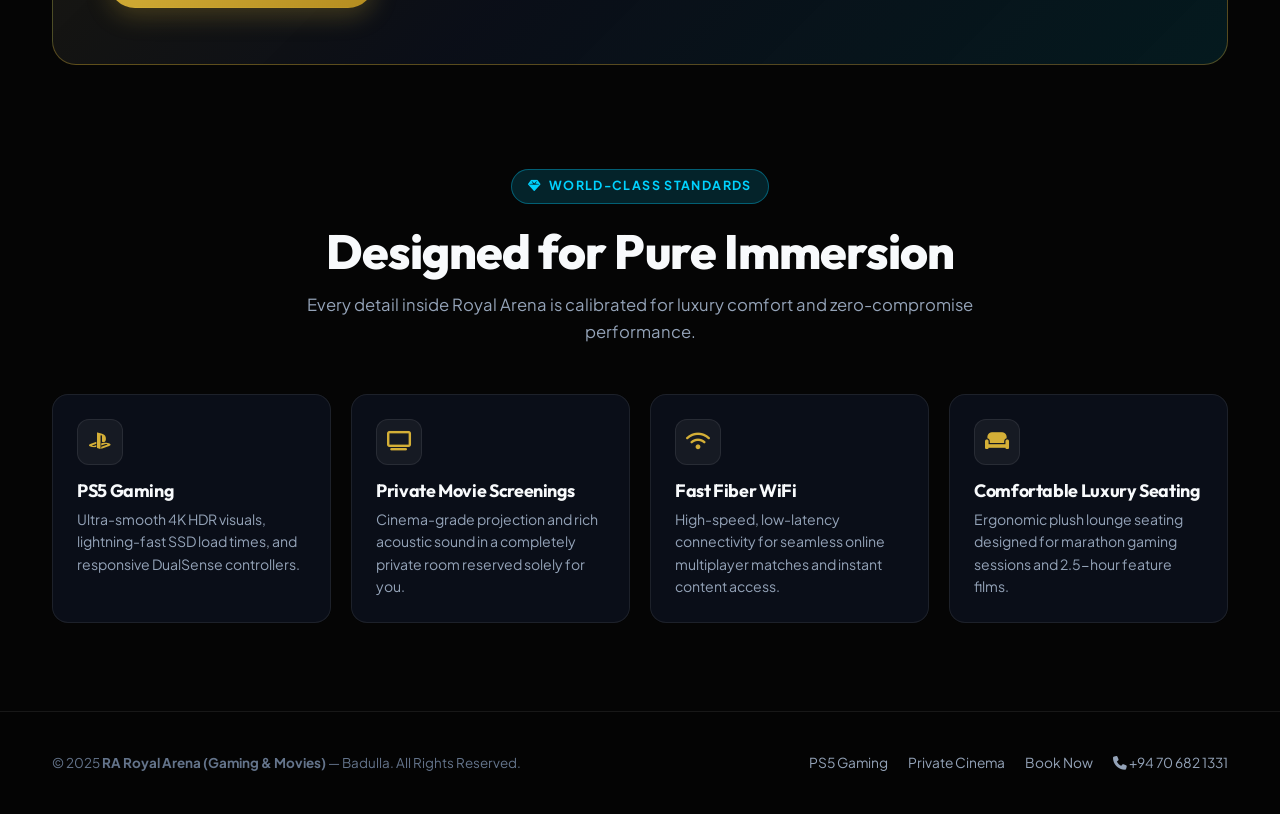
==== commit 74ab5df6: "Update index.html" ====
--- a/index.html
+++ b/index.html
@@ -166,7 +166,7 @@
           </div>
           <h2 class="section-title">Designed for Pure Immersion</h2>
           <p class="section-subtitle">
-            Every detail inside RA Royal Arena is calibrated for luxury comfort and zero-compromise performance.
+            Every detail inside Royal Arena is calibrated for luxury comfort and zero-compromise performance.
           </p>
         </div>
 
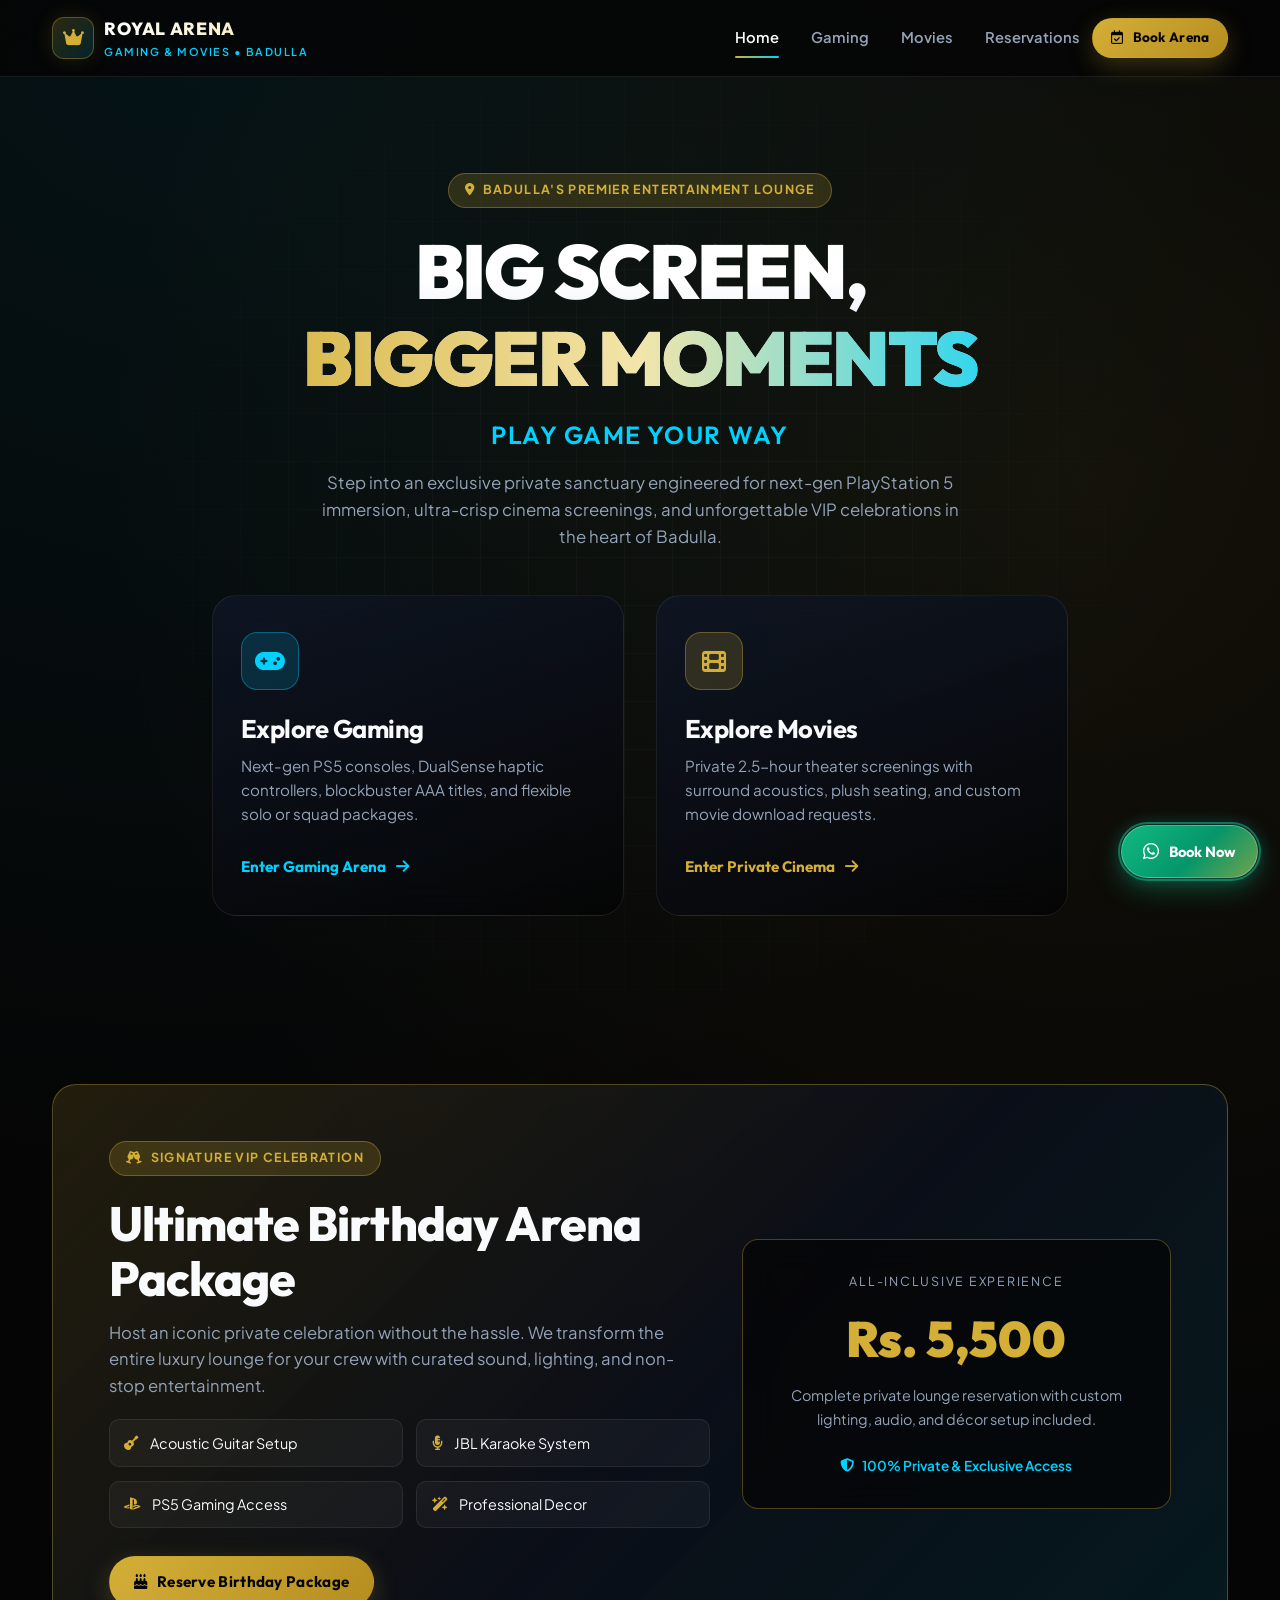
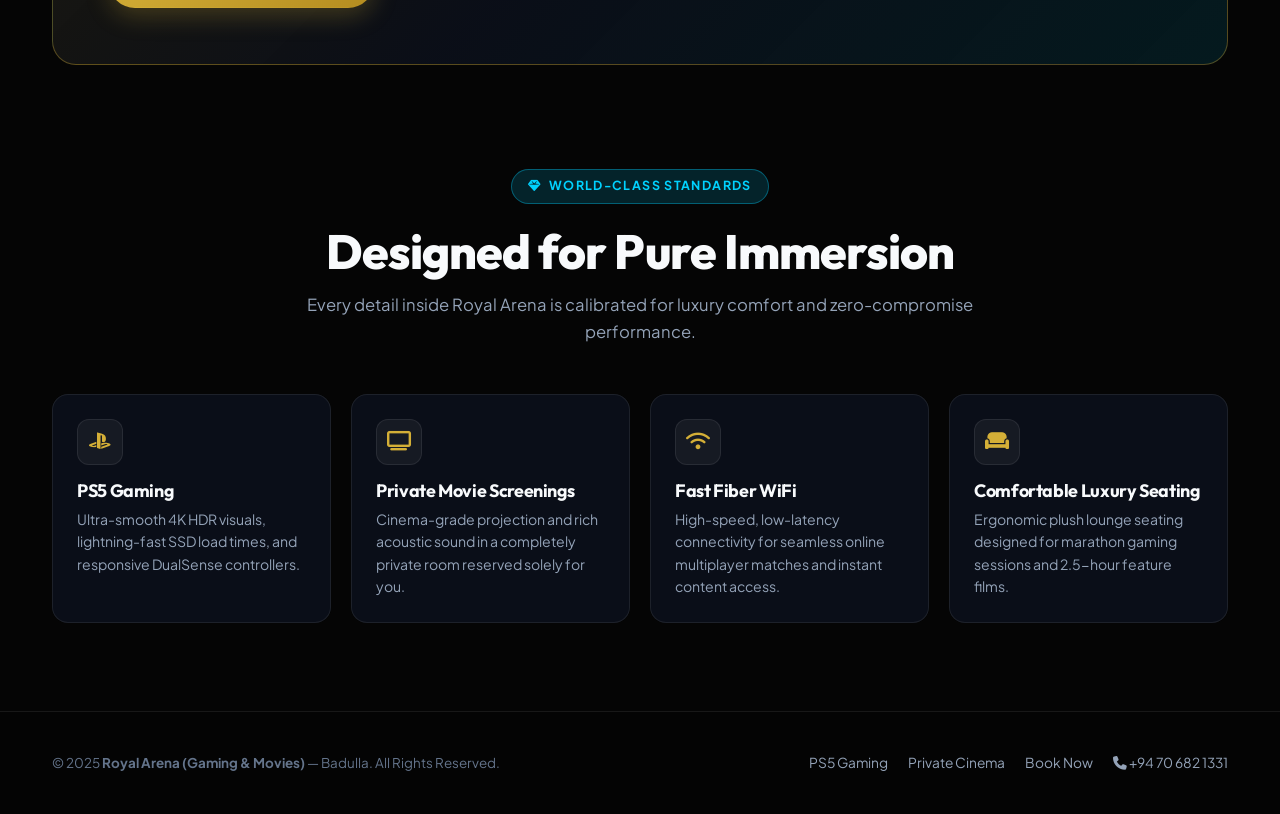
==== commit 71dfc755: "Update index.html" ====
--- a/index.html
+++ b/index.html
@@ -3,7 +3,7 @@
 <head>
   <meta charset="UTF-8" />
   <meta name="viewport" content="width=device-width, initial-scale=1.0" />
-  <title>RA Royal Arena | Luxury Gaming &amp; Private Cinema - Badulla</title>
+  <title> Royal Arena | Luxury Gaming &amp; Private Cinema - Badulla</title>
   <meta name="description" content="Badulla's premier luxury PS5 gaming lounge, private 4K cinema screening room, and VIP birthday celebration arena." />
 
   <!-- Google Fonts -->
@@ -26,7 +26,7 @@
       <a href="index.html" class="brand-logo">
         <div class="brand-mark"><i class="fa-solid fa-crown"></i></div>
         <div class="brand-text">
-          <span class="brand-title">RA Royal Arena</span>
+          <span class="brand-title"> Royal Arena</span>
           <span class="brand-subtitle">Gaming &amp; Movies • Badulla</span>
         </div>
       </a>
@@ -203,7 +203,7 @@
   <footer class="site-footer">
     <div class="container footer-inner">
       <div class="footer-meta">
-        &copy; 2025 <strong>RA Royal Arena (Gaming &amp; Movies)</strong> — Badulla. All Rights Reserved.
+        &copy; 2025 <strong> Royal Arena (Gaming &amp; Movies)</strong> — Badulla. All Rights Reserved.
       </div>
       <div class="footer-links">
         <a href="gaming.html">PS5 Gaming</a>
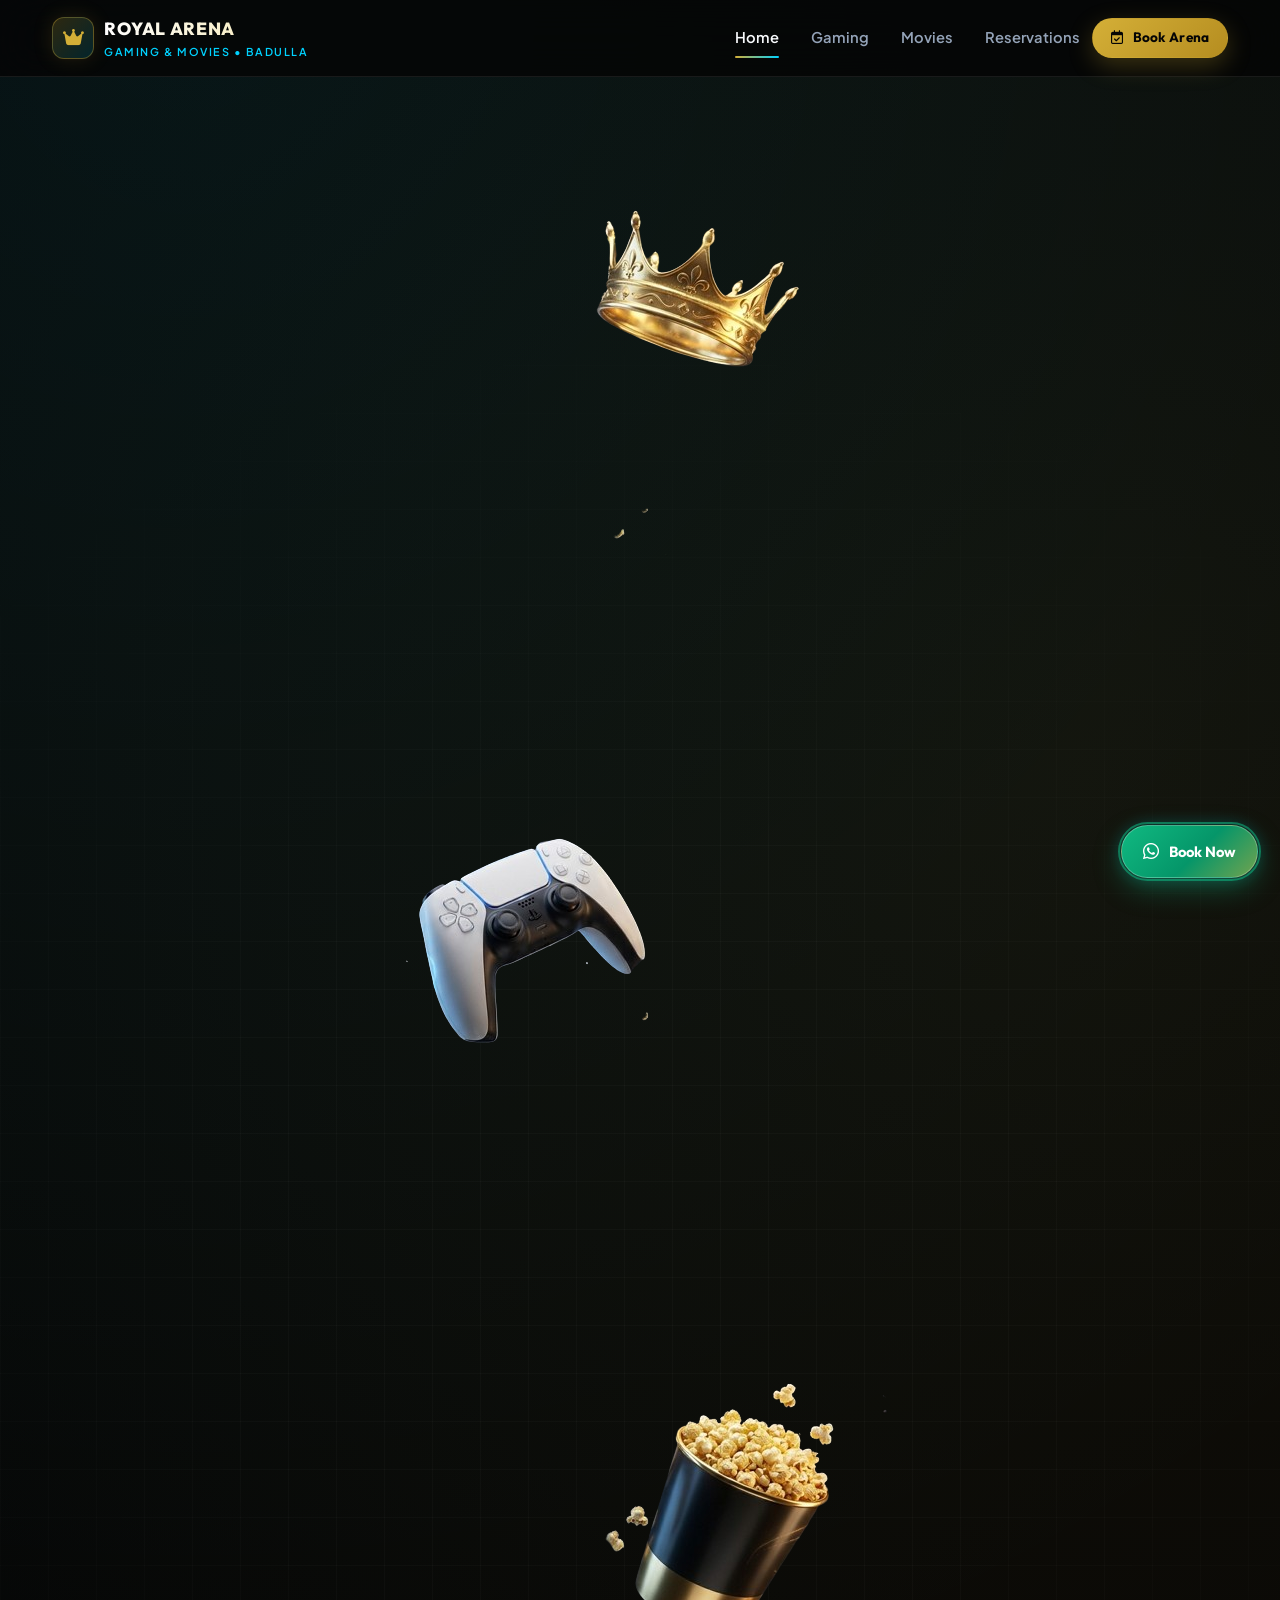
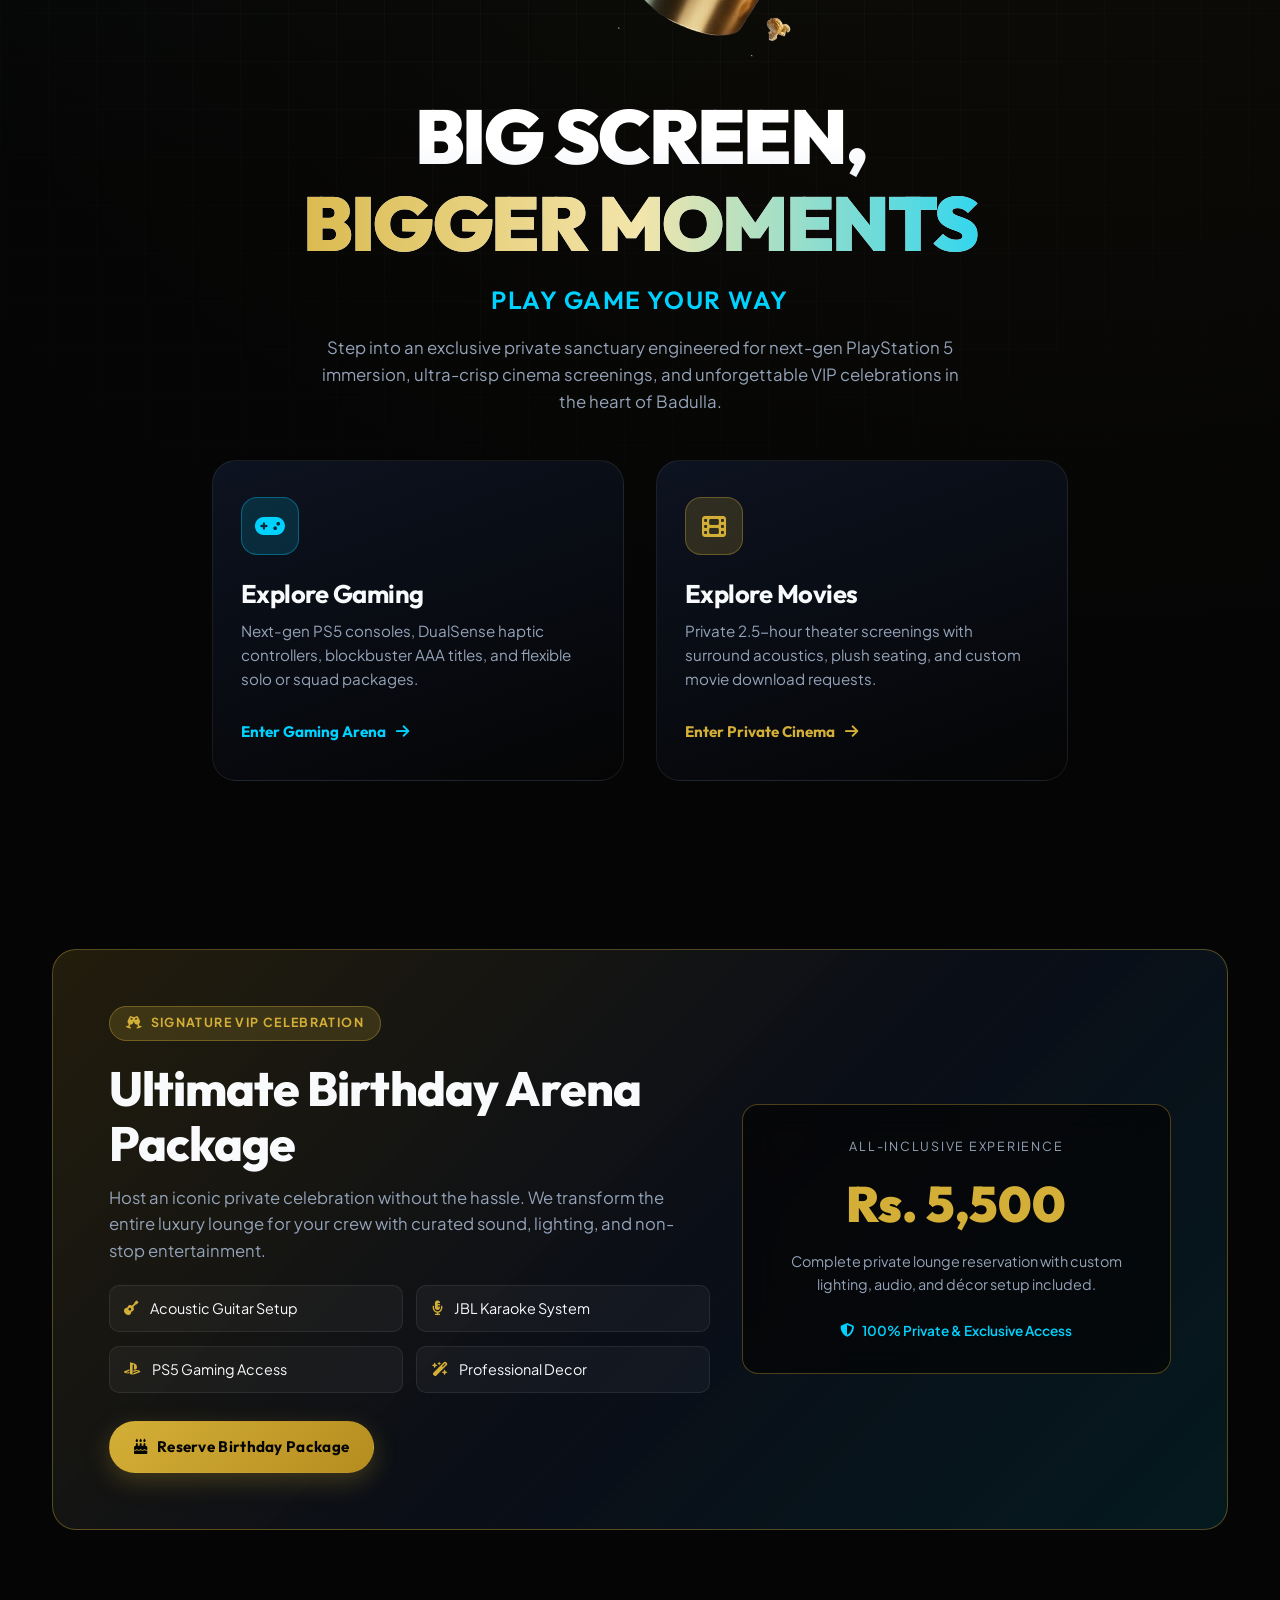
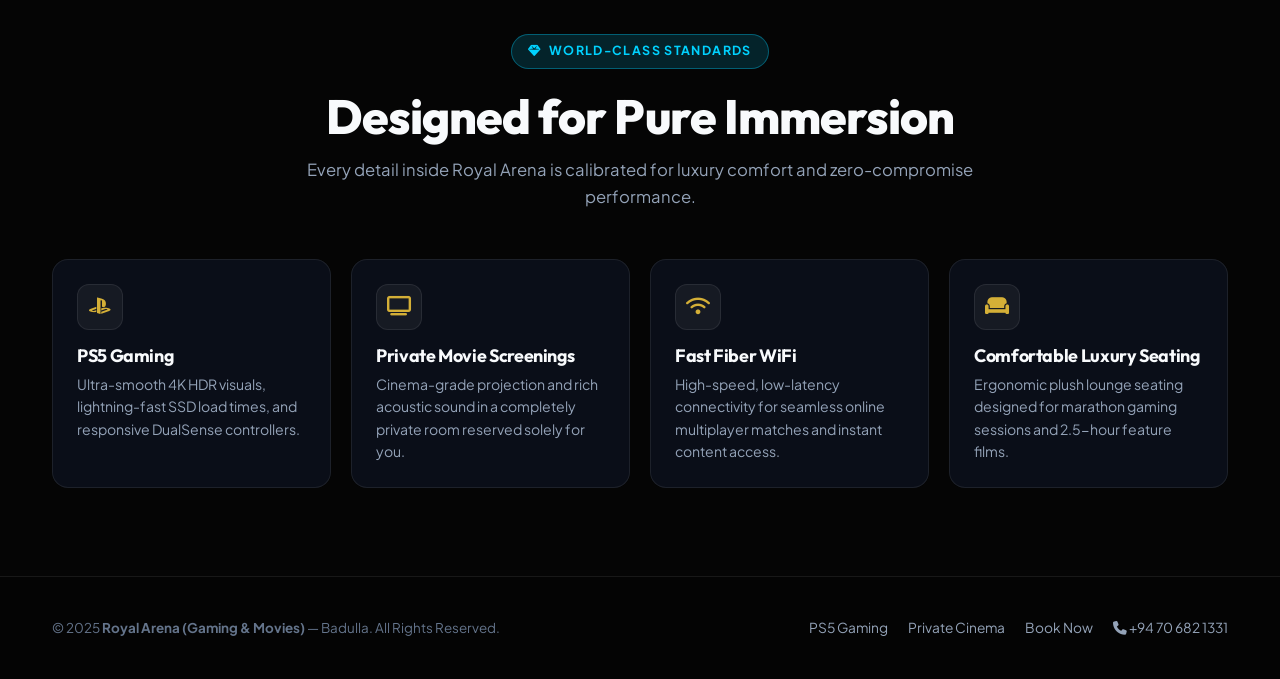
==== commit 018fb31b: "Update index.html" ====
--- a/index.html
+++ b/index.html
@@ -3,7 +3,7 @@
 <head>
   <meta charset="UTF-8" />
   <meta name="viewport" content="width=device-width, initial-scale=1.0" />
-  <title> Royal Arena | Luxury Gaming &amp; Private Cinema - Badulla</title>
+  <title>Royal Arena | Luxury Gaming &amp; Private Cinema - Badulla</title>
   <meta name="description" content="Badulla's premier luxury PS5 gaming lounge, private 4K cinema screening room, and VIP birthday celebration arena." />
 
   <!-- Google Fonts -->
@@ -26,7 +26,7 @@
       <a href="index.html" class="brand-logo">
         <div class="brand-mark"><i class="fa-solid fa-crown"></i></div>
         <div class="brand-text">
-          <span class="brand-title"> Royal Arena</span>
+          <span class="brand-title">Royal Arena</span>
           <span class="brand-subtitle">Gaming &amp; Movies • Badulla</span>
         </div>
       </a>
@@ -48,8 +48,7 @@
     </div>
   </header>
 
-
- <!-- Mobile Navigation Drawer -->
+  <!-- Mobile Navigation Drawer -->
   <div id="mobileDrawer" class="mobile-drawer">
     <a href="index.html" class="mobile-nav-link active">Home <i class="fa-solid fa-chevron-right"></i></a>
     <a href="gaming.html" class="mobile-nav-link">PS5 Gaming <i class="fa-solid fa-chevron-right"></i></a>
@@ -65,9 +64,14 @@
     <section class="hero">
       <div class="hero-bg-grid"></div>
       <div class="container hero-content">
-        <div class="eyebrow">
-          <i class="fa-solid fa-location-dot"></i> Badulla's Premier Entertainment Lounge
-        </div>
+        <!-- Floating 3D Showcase -->
+        <div class="hero-floating-stage" aria-hidden="true">
+          <div class="hero-stage-glow"></div>
+          <img src="assets/images/crown.png" alt="" class="float-layer layer-crown" />
+          <img src="assets/images/controller.png" alt="" class="float-layer layer-controller" />
+          <img src="assets/images/popcorn.png" alt="" class="float-layer layer-popcorn" />
+        </div>
+
         <h1 class="hero-title">
           BIG SCREEN,
           <span>BIGGER MOMENTS</span>
@@ -203,7 +207,7 @@
   <footer class="site-footer">
     <div class="container footer-inner">
       <div class="footer-meta">
-        &copy; 2025 <strong> Royal Arena (Gaming &amp; Movies)</strong> — Badulla. All Rights Reserved.
+        &copy; 2025 <strong>Royal Arena (Gaming &amp; Movies)</strong> — Badulla. All Rights Reserved.
       </div>
       <div class="footer-links">
         <a href="gaming.html">PS5 Gaming</a>
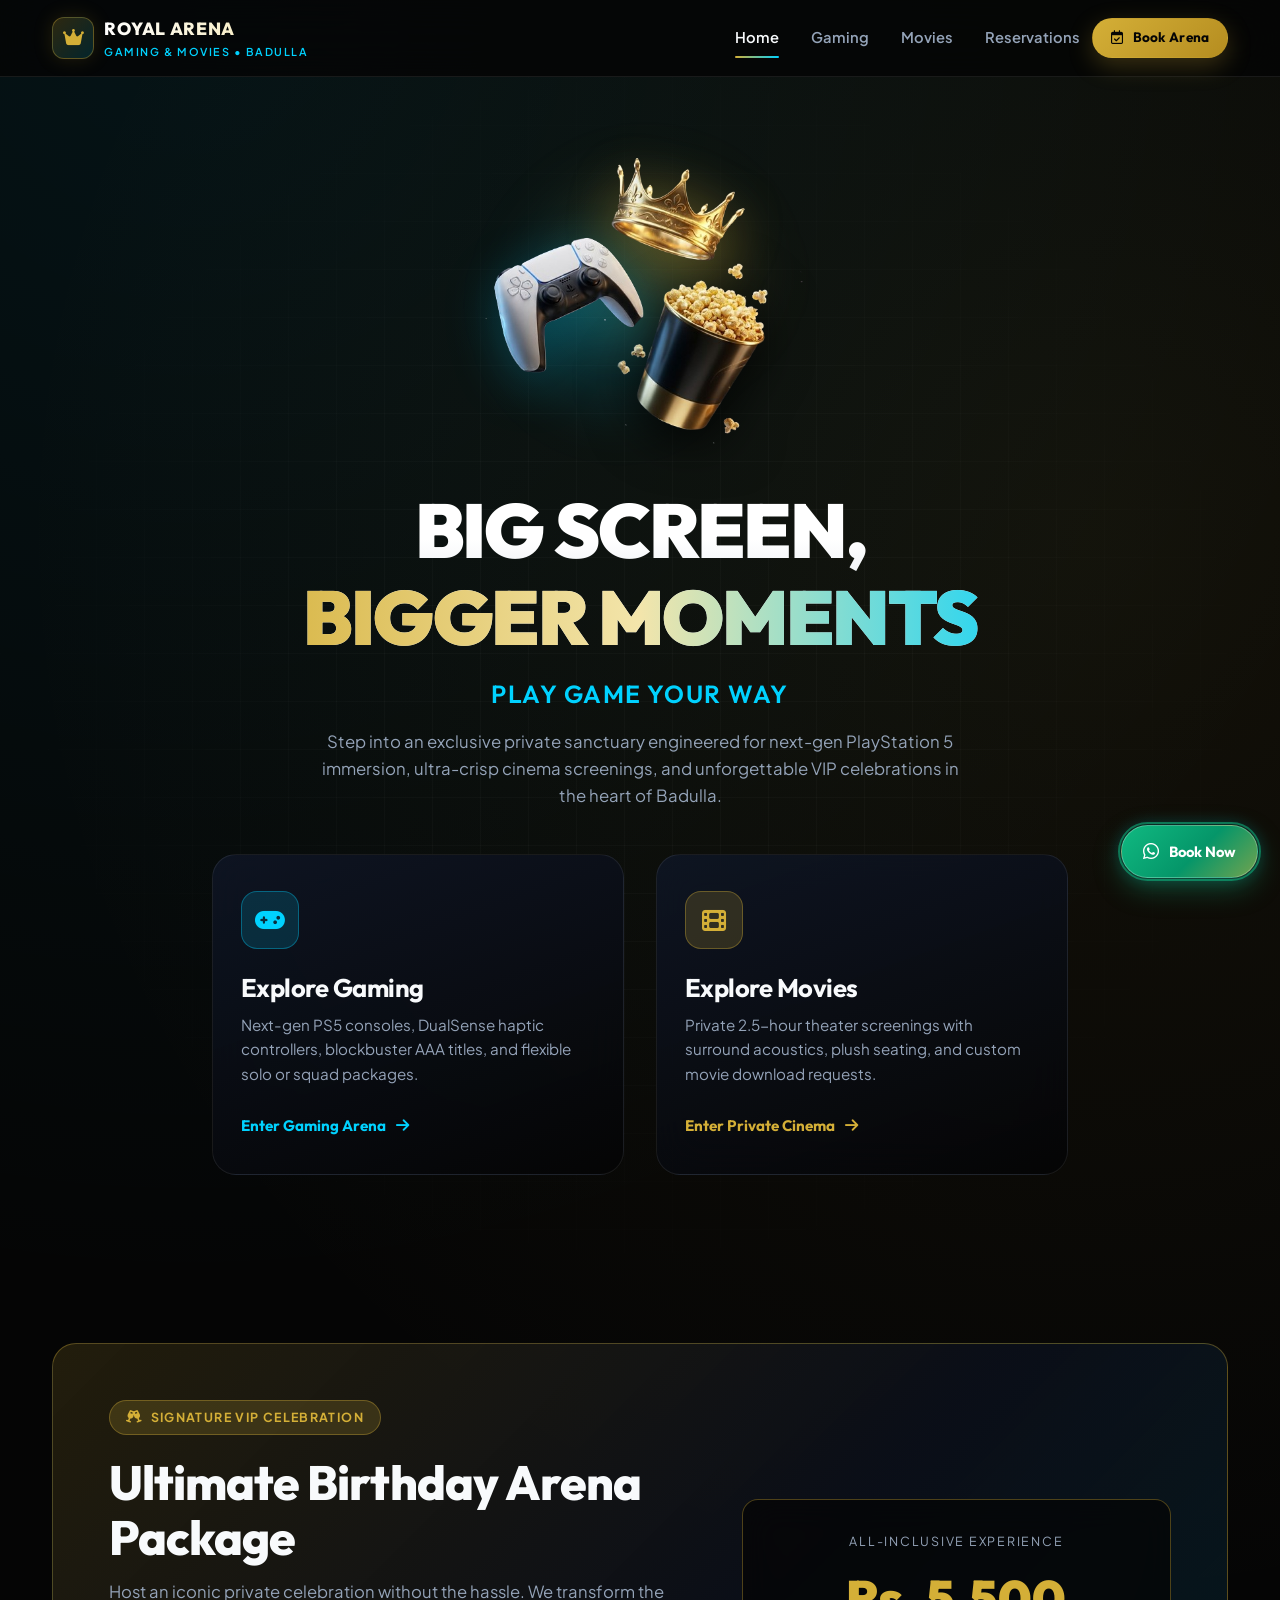
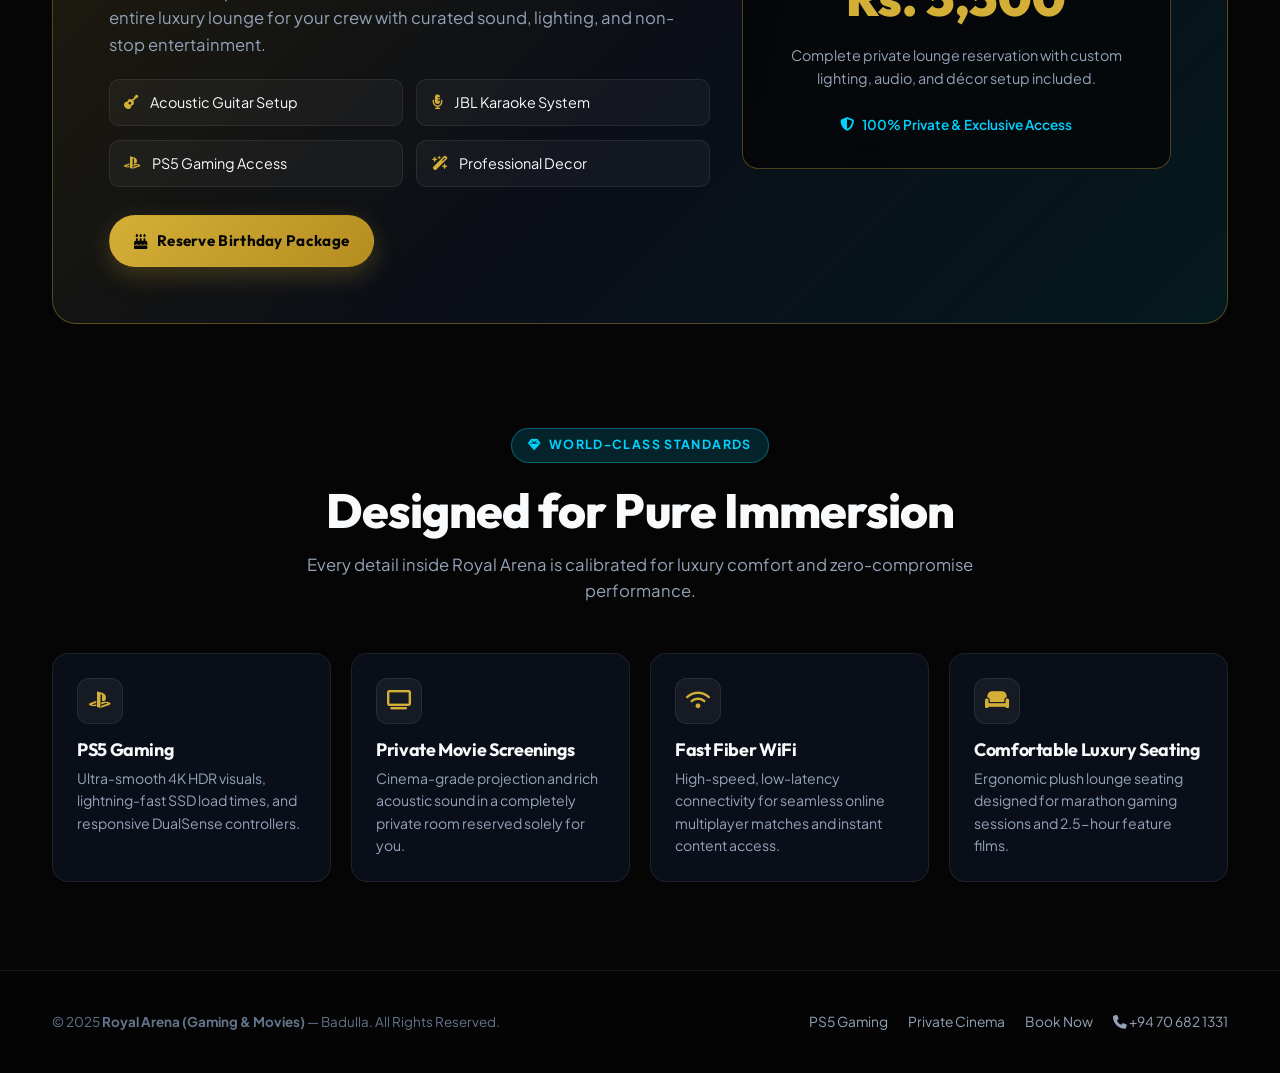
==== commit c4e7c448: "Update index.html" ====
--- a/index.html
+++ b/index.html
@@ -60,55 +60,60 @@
   </div>
 
   <main>
-    <!-- Hero Section -->
+<!-- Hero Section -->
     <section class="hero">
       <div class="hero-bg-grid"></div>
       <div class="container hero-content">
-        <!-- Floating 3D Showcase -->
-        <div class="hero-floating-stage" aria-hidden="true">
-          <div class="hero-stage-glow"></div>
-          <img src="assets/images/crown.png" alt="" class="float-layer layer-crown" />
-          <img src="assets/images/controller.png" alt="" class="float-layer layer-controller" />
-          <img src="assets/images/popcorn.png" alt="" class="float-layer layer-popcorn" />
-        </div>
-
-        <h1 class="hero-title">
-          BIG SCREEN,
-          <span>BIGGER MOMENTS</span>
-        </h1>
-        <p class="hero-tagline">Play Game Your Way</p>
-        <p class="hero-description">
-          Step into an exclusive private sanctuary engineered for next-gen PlayStation 5 immersion,
-          ultra-crisp cinema screenings, and unforgettable VIP celebrations in the heart of Badulla.
-        </p>
-
-        <!-- Two Interactive Gateway Cards -->
-        <div class="gateway-grid">
-          <a href="gaming.html" class="gateway-card gaming">
-            <div>
-              <div class="gateway-icon">
-                <i class="fa-solid fa-gamepad"></i>
-              </div>
-              <h3>Explore Gaming</h3>
-              <p>Next-gen PS5 consoles, DualSense haptic controllers, blockbuster AAA titles, and flexible solo or squad packages.</p>
-            </div>
-            <span class="gateway-action">
-              Enter Gaming Arena <i class="fa-solid fa-arrow-right"></i>
-            </span>
-          </a>
-
-          <a href="movies.html" class="gateway-card movies">
-            <div>
-              <div class="gateway-icon">
-                <i class="fa-solid fa-film"></i>
-              </div>
-              <h3>Explore Movies</h3>
-              <p>Private 2.5-hour theater screenings with surround acoustics, plush seating, and custom movie download requests.</p>
-            </div>
-            <span class="gateway-action">
-              Enter Private Cinema <i class="fa-solid fa-arrow-right"></i>
-            </span>
-          </a>
+        <!-- Right Column on PC / Top on Mobile -->
+        <div class="hero-visual-col">
+          <div class="hero-floating-stage" aria-hidden="true">
+            <div class="hero-stage-glow"></div>
+            <img src="assets/images/crown.png" alt="" class="float-layer layer-crown" />
+            <img src="assets/images/controller.png" alt="" class="float-layer layer-controller" />
+            <img src="assets/images/popcorn.png" alt="" class="float-layer layer-popcorn" />
+          </div>
+        </div>
+
+        <!-- Left Column on PC / Below Visual on Mobile -->
+        <div class="hero-text-col">
+          <h1 class="hero-title">
+            BIG SCREEN,
+            <span>BIGGER MOMENTS</span>
+          </h1>
+          <p class="hero-tagline">Play Game Your Way</p>
+          <p class="hero-description">
+            Step into an exclusive private sanctuary engineered for next-gen PlayStation 5 immersion,
+            ultra-crisp cinema screenings, and unforgettable VIP celebrations in the heart of Badulla.
+          </p>
+
+          <!-- Two Interactive Gateway Cards -->
+          <div class="gateway-grid">
+            <a href="gaming.html" class="gateway-card gaming">
+              <div>
+                <div class="gateway-icon">
+                  <i class="fa-solid fa-gamepad"></i>
+                </div>
+                <h3>Explore Gaming</h3>
+                <p>Next-gen PS5 consoles, DualSense haptic controllers, blockbuster AAA titles, and flexible solo or squad packages.</p>
+              </div>
+              <span class="gateway-action">
+                Enter Gaming Arena <i class="fa-solid fa-arrow-right"></i>
+              </span>
+            </a>
+
+            <a href="movies.html" class="gateway-card movies">
+              <div>
+                <div class="gateway-icon">
+                  <i class="fa-solid fa-film"></i>
+                </div>
+                <h3>Explore Movies</h3>
+                <p>Private 2.5-hour theater screenings with surround acoustics, plush seating, and custom movie download requests.</p>
+              </div>
+              <span class="gateway-action">
+                Enter Private Cinema <i class="fa-solid fa-arrow-right"></i>
+              </span>
+            </a>
+          </div>
         </div>
       </div>
     </section>
--- a/assets/css/styles.css
+++ b/assets/css/styles.css
@@ -1,5 +1,5 @@
 /* ==========================================================================
-   RA ROYAL ARENA - LUXURY DESIGN SYSTEM (MOBILE-FIRST HARDENED)
+   ROYAL ARENA - LUXURY DESIGN SYSTEM (MOBILE-FIRST HARDENED)
    Palette: Deep Obsidian (#050505), Midnight Navy (#0B0F19),
             Luxury Gold (#D4AF37), Electric Neon Blue (#00D2FF)
    ========================================================================== */
@@ -61,6 +61,7 @@
   line-height: 1.6;
   overflow-x: hidden;
   min-height: 100vh;
+  min-height: 100dvh;
   display: flex;
   flex-direction: column;
   -webkit-font-smoothing: antialiased;
@@ -269,6 +270,7 @@
   align-items: center;
   justify-content: center;
   cursor: pointer;
+  touch-action: manipulation;
   transition: var(--transition-fast);
 }
 
@@ -349,6 +351,7 @@
   font-size: 0.95rem;
   letter-spacing: 0.02em;
   cursor: pointer;
+  touch-action: manipulation;
   transition: all var(--transition-fast);
   border: 1px solid transparent;
   text-align: center;
@@ -478,13 +481,13 @@
 /* Hero Specific */
 .hero {
   position: relative;
-  padding: 2.5rem 0 3rem;
+  padding: 1.25rem 0 2.75rem;
   overflow: hidden;
 }
 
 @media (min-width: 768px) {
   .hero {
-    padding: 6rem 0 5rem;
+    padding: 3.5rem 0 5rem;
   }
 }
 
@@ -1405,3 +1408,112 @@
     opacity: 0;
   }
 }
+
+/* ==========================================================================
+   HERO FLOATING 3D SHOWCASE
+   ========================================================================== */
+.hero-floating-stage {
+  position: relative;
+  width: 240px;
+  height: 240px;
+  margin: 0 auto 1.15rem;
+  overflow: visible;
+  pointer-events: none;
+  user-select: none;
+}
+
+@media (min-width: 768px) {
+  .hero-floating-stage {
+    width: 330px;
+    height: 330px;
+    margin-bottom: 1.5rem;
+  }
+}
+
+.hero-stage-glow {
+  position: absolute;
+  inset: 12%;
+  border-radius: 50%;
+  background: radial-gradient(circle at 60% 30%, rgba(212, 175, 55, 0.24), transparent 55%),
+              radial-gradient(circle at 30% 60%, rgba(0, 210, 255, 0.22), transparent 55%);
+  filter: blur(28px);
+  z-index: 0;
+  animation: glowPulse 6s ease-in-out infinite alternate;
+}
+
+.float-layer {
+  position: absolute;
+  inset: 0;
+  width: 100%;
+  height: 100%;
+  object-fit: contain;
+  will-change: transform;
+}
+
+.layer-crown {
+  z-index: 3;
+  transform-origin: 65% 24%;
+  filter: drop-shadow(0 12px 24px rgba(212, 175, 55, 0.25));
+  animation: floatCrown 5.2s ease-in-out infinite;
+}
+
+.layer-controller {
+  z-index: 2;
+  transform-origin: 28% 52%;
+  filter: drop-shadow(0 14px 26px rgba(0, 210, 255, 0.22));
+  animation: floatController 6s ease-in-out infinite;
+}
+
+.layer-popcorn {
+  z-index: 1;
+  transform-origin: 68% 68%;
+  filter: drop-shadow(0 14px 24px rgba(0, 0, 0, 0.75));
+  animation: floatPopcorn 5.6s ease-in-out infinite;
+}
+
+@keyframes floatCrown {
+  0%, 100% {
+    transform: translate3d(0, 0, 0) rotate(0deg);
+  }
+  50% {
+    transform: translate3d(0, -10px, 0) rotate(2deg);
+  }
+}
+
+@keyframes floatController {
+  0%, 100% {
+    transform: translate3d(0, 0, 0) rotate(0deg);
+  }
+  50% {
+    transform: translate3d(0, -13px, 0) rotate(-2deg);
+  }
+}
+
+@keyframes floatPopcorn {
+  0%, 100% {
+    transform: translate3d(0, -4px, 0) rotate(0deg);
+  }
+  50% {
+    transform: translate3d(0, 9px, 0) rotate(1.5deg);
+  }
+}
+
+@keyframes glowPulse {
+  0% {
+    opacity: 0.7;
+    transform: scale(0.95);
+  }
+  100% {
+    opacity: 1;
+    transform: scale(1.06);
+  }
+}
+
+@media (prefers-reduced-motion: reduce) {
+  .layer-crown,
+  .layer-controller,
+  .layer-popcorn,
+  .hero-stage-glow {
+    animation: none;
+  }
+}
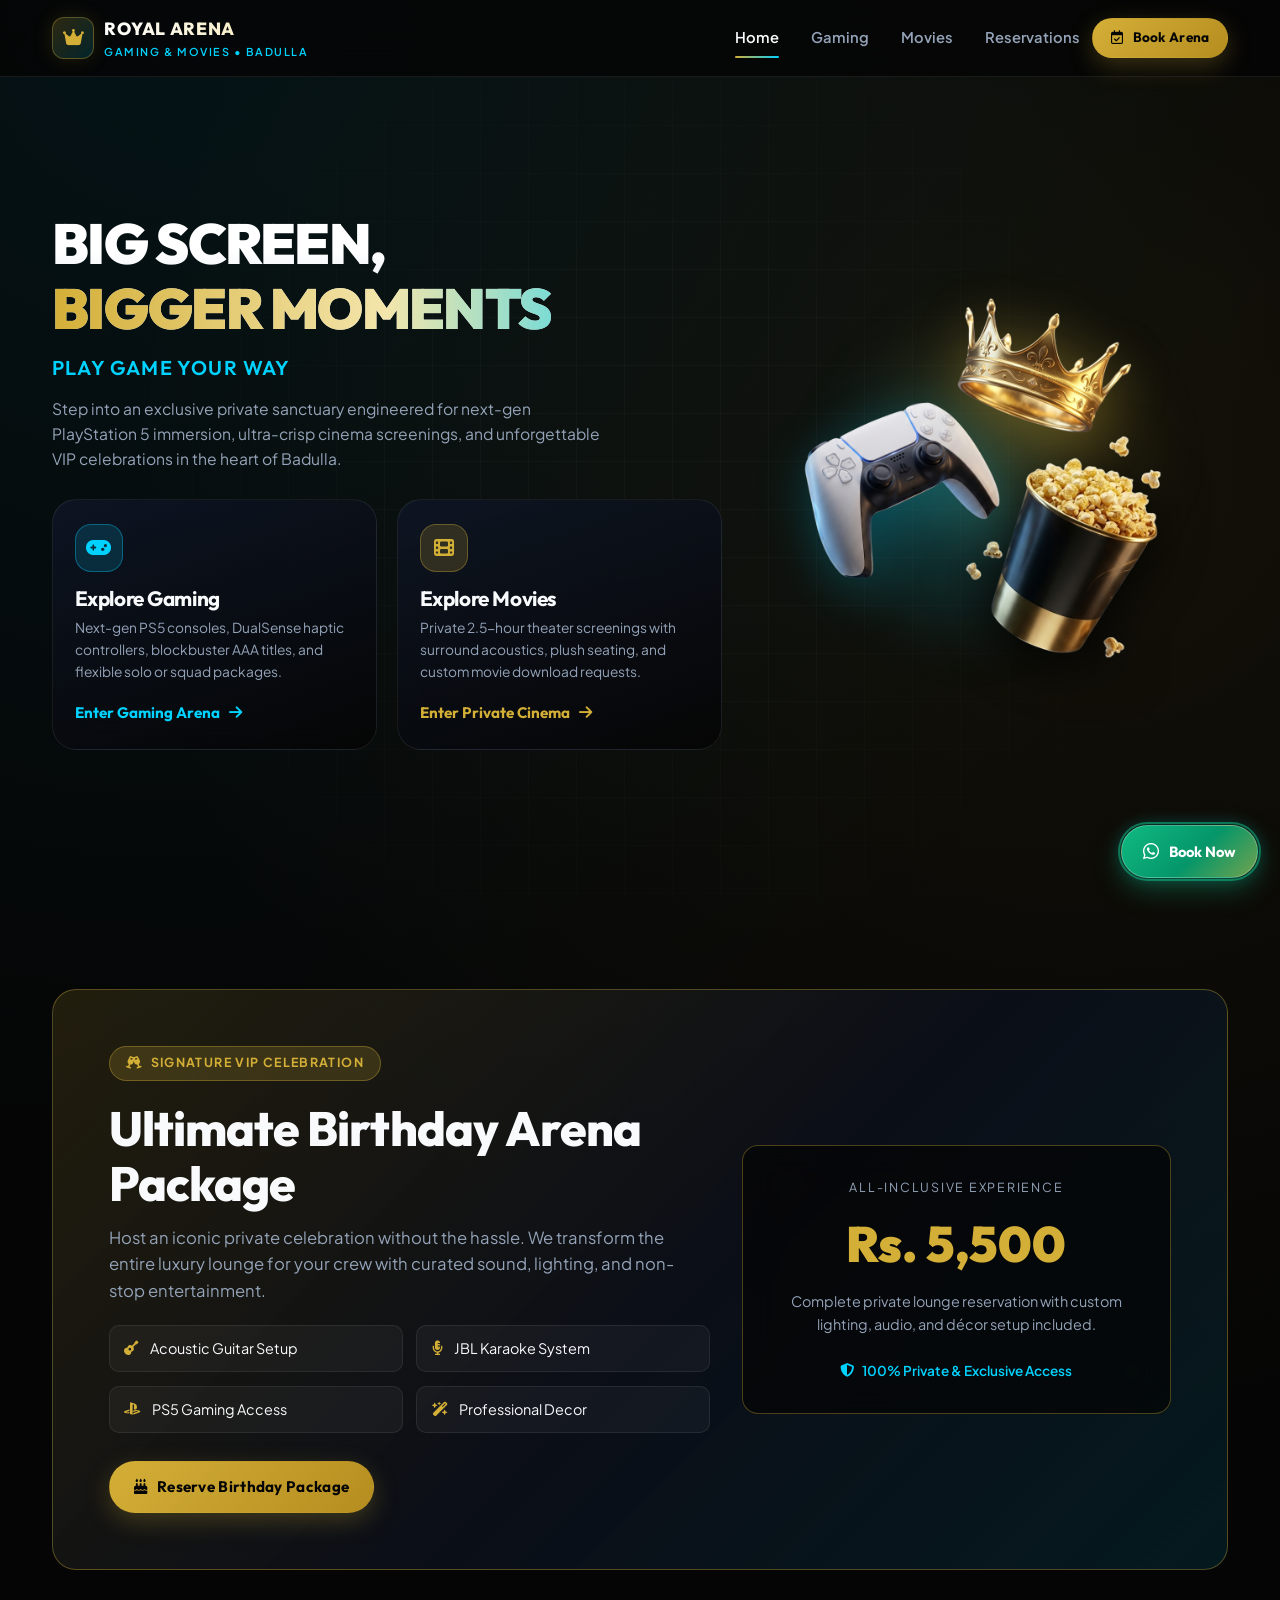
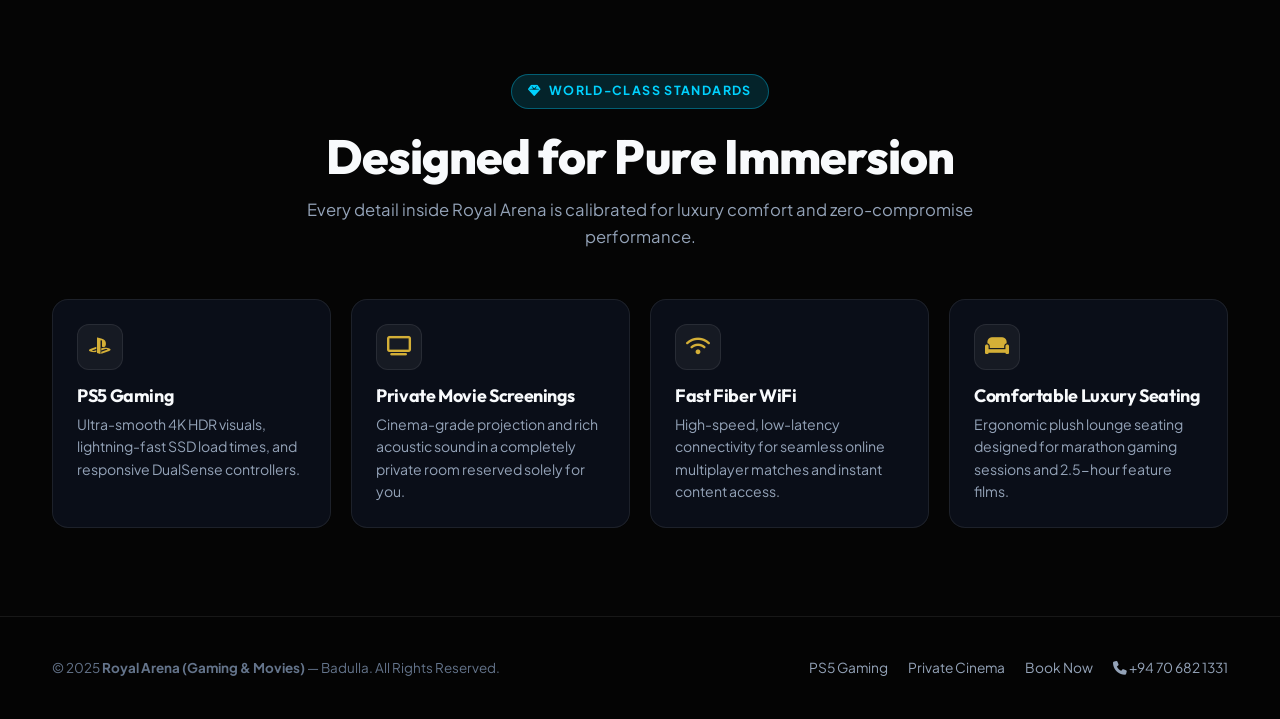
==== commit 4dd27cb9: "Update index.html" ====
--- a/index.html
+++ b/index.html
@@ -229,6 +229,8 @@
     <span>Book Now</span>
   </a>
 
+
   <script src="assets/js/main.js"></script>
+  <script src="assets/js/new-drop.js"></script>
 </body>
 </html>
--- a/assets/css/styles.css
+++ b/assets/css/styles.css
@@ -1509,11 +1509,113 @@
   }
 }
 
-@media (prefers-reduced-motion: reduce) {
-  .layer-crown,
-  .layer-controller,
-  .layer-popcorn,
-  .hero-stage-glow {
-    animation: none;
-  }
-}
+/* ==========================================================================
+   DESKTOP 2-COLUMN SPLIT HERO & PC FLOATING FIX (960px+)
+   (Mobile layout stays 100% unchanged)
+   ========================================================================== */
+@media (min-width: 960px) {
+  .hero {
+    padding: 3rem 0 4rem;
+    min-height: calc(100vh - 76px);
+    display: flex;
+    align-items: center;
+  }
+
+  .hero-content {
+    max-width: 1240px;
+    display: grid;
+    grid-template-columns: 1.18fr 0.82fr;
+    gap: 2.5rem;
+    align-items: center;
+    text-align: left;
+  }
+
+  .hero-text-col {
+    order: 1;
+  }
+
+  .hero-visual-col {
+    order: 2;
+    display: flex;
+    justify-content: center;
+    align-items: center;
+  }
+
+  .hero-title {
+    font-size: clamp(2.8rem, 4.4vw, 4.1rem);
+    margin-bottom: 0.65rem;
+  }
+
+  .hero-tagline {
+    font-size: 1.25rem;
+    margin-bottom: 0.75rem;
+  }
+
+  .hero-description {
+    margin: 0 0 1.75rem;
+    font-size: 0.98rem;
+    max-width: 560px;
+  }
+
+  .gateway-grid {
+    margin: 0;
+    max-width: 100%;
+    gap: 1.25rem;
+  }
+
+  .gateway-card {
+    padding: 1.5rem 1.35rem;
+    min-height: 205px;
+  }
+
+  .gateway-icon {
+    width: 48px;
+    height: 48px;
+    font-size: 1.25rem;
+    margin-bottom: 0.9rem;
+  }
+
+  .gateway-card h3 {
+    font-size: 1.3rem;
+    margin-bottom: 0.4rem;
+  }
+
+  .gateway-card p {
+    font-size: 0.86rem;
+    margin-bottom: 1.1rem;
+  }
+
+  .hero-floating-stage {
+    width: 430px;
+    height: 430px;
+    margin: 0;
+  }
+}
+
+/* Enhanced visible float motion for both Mobile & PC */
+@keyframes floatCrown {
+  0%, 100% {
+    transform: translate3d(0, 4px, 0) rotate(-1deg);
+  }
+  50% {
+    transform: translate3d(0, -14px, 0) rotate(2.5deg);
+  }
+}
+
+@keyframes floatController {
+  0%, 100% {
+    transform: translate3d(0, 5px, 0) rotate(1deg);
+  }
+  50% {
+    transform: translate3d(0, -16px, 0) rotate(-2.5deg);
+  }
+}
+
+@keyframes floatPopcorn {
+  0%, 100% {
+    transform: translate3d(0, -6px, 0) rotate(-1deg);
+  }
+  50% {
+    transform: translate3d(0, 12px, 0) rotate(2deg);
+  }
+}
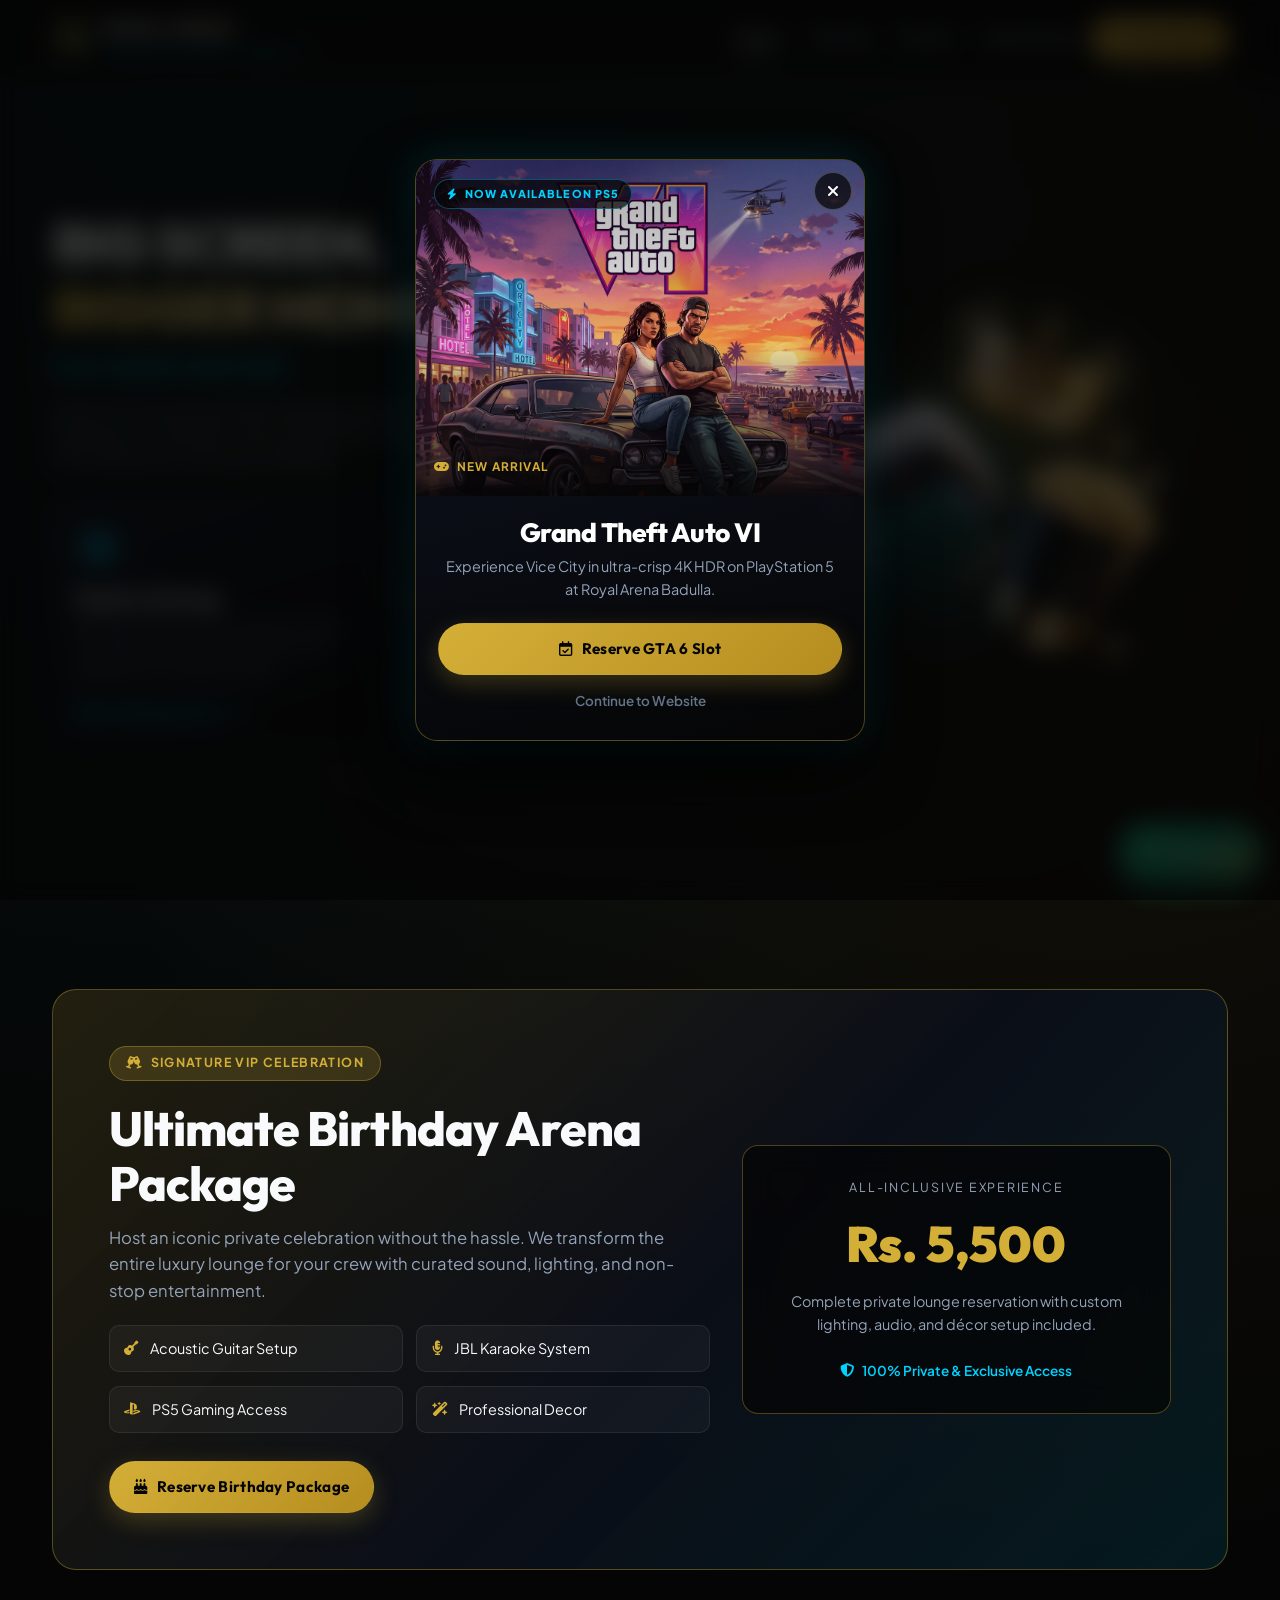
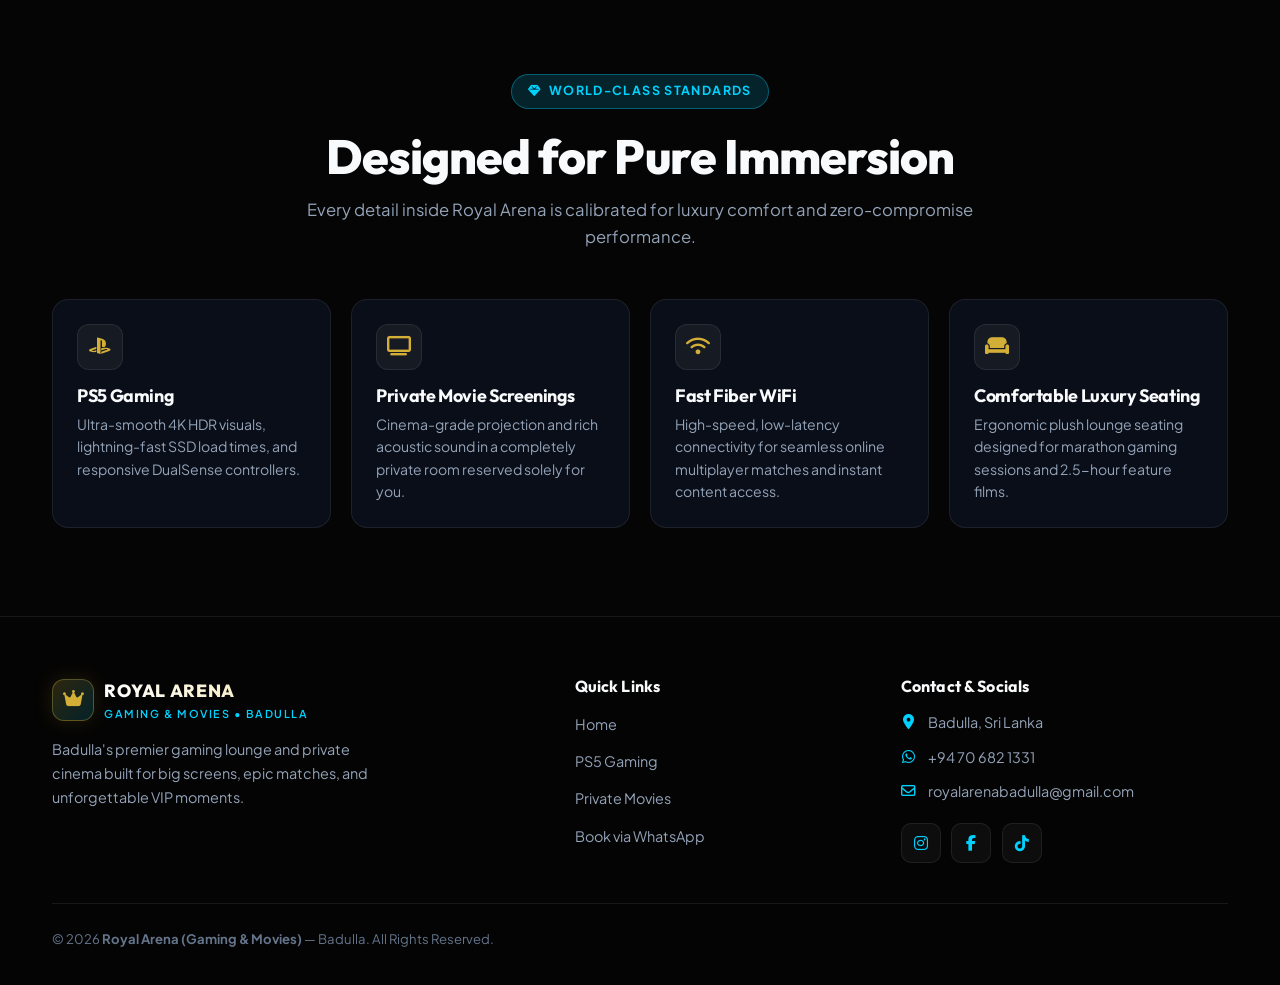
==== commit 7b3f8eaf: "Add files via upload" ====
--- a/index.html
+++ b/index.html
@@ -208,17 +208,70 @@
     </section>
   </main>
 
-  <!-- Minimal Corporate Footer -->
+  <!-- Luxury 3-Column Corporate Footer -->
   <footer class="site-footer">
-    <div class="container footer-inner">
-      <div class="footer-meta">
-        &copy; 2025 <strong>Royal Arena (Gaming &amp; Movies)</strong> — Badulla. All Rights Reserved.
-      </div>
-      <div class="footer-links">
-        <a href="gaming.html">PS5 Gaming</a>
-        <a href="movies.html">Private Cinema</a>
-        <a href="booking.html">Book Now</a>
-        <a href="tel:+94706821331"><i class="fa-solid fa-phone"></i> +94 70 682 1331</a>
+    <div class="container">
+      <div class="footer-grid">
+        <!-- Column 1: Brand & Bio -->
+        <div class="footer-brand">
+          <a href="index.html" class="brand-logo">
+            <div class="brand-mark"><i class="fa-solid fa-crown"></i></div>
+            <div class="brand-text">
+              <span class="brand-title">Royal Arena</span>
+              <span class="brand-subtitle">Gaming &amp; Movies • Badulla</span>
+            </div>
+          </a>
+          <p class="footer-bio">
+            Badulla's premier gaming lounge and private cinema built for big screens, epic matches, and unforgettable VIP moments.
+          </p>
+        </div>
+
+        <!-- Column 2: Quick Links -->
+        <div class="footer-col">
+          <h3 class="footer-heading">Quick Links</h3>
+          <ul class="footer-nav">
+            <li><a href="index.html">Home</a></li>
+            <li><a href="gaming.html">PS5 Gaming</a></li>
+            <li><a href="movies.html">Private Movies</a></li>
+            <li><a href="booking.html">Book via WhatsApp</a></li>
+          </ul>
+        </div>
+
+        <!-- Column 3: Contact & Socials -->
+        <div class="footer-col">
+          <h3 class="footer-heading">Contact &amp; Socials</h3>
+          <ul class="footer-contact">
+            <li>
+              <i class="fa-solid fa-location-dot"></i>
+              <span>Badulla, Sri Lanka</span>
+            </li>
+            <li>
+              <i class="fa-brands fa-whatsapp"></i>
+              <a href="https://wa.me/94706821331" target="_blank" rel="noopener noreferrer">+94 70 682 1331</a>
+            </li>
+            <li>
+              <i class="fa-regular fa-envelope"></i>
+              <a href="mailto:royalarenabadulla@gmail.com">royalarenabadulla@gmail.com</a>
+            </li>
+          </ul>
+
+          <div class="footer-socials">
+            <a href="https://www.instagram.com/royalarenabadulla/" class="social-btn" aria-label="Instagram" target="_blank" rel="noopener noreferrer">
+              <i class="fa-brands fa-instagram"></i>
+            </a>
+            <a href="https://web.facebook.com/p/Royal-Arena-Badulla-61594236964384/?_rdc=1&_rdr#" class="social-btn" aria-label="Facebook" target="_blank" rel="noopener noreferrer">
+              <i class="fa-brands fa-facebook-f"></i>
+            </a>
+            <a href="https://www.tiktok.com/@royal.arena.badul?is_from_webapp=1&sender_device=pc" class="social-btn" aria-label="TikTok" target="_blank" rel="noopener noreferrer">
+              <i class="fa-brands fa-tiktok"></i>
+            </a>
+          </div>
+        </div>
+      </div>
+
+      <!-- Bottom Copyright Divider -->
+      <div class="footer-bottom">
+        <p>&copy; 2026 <strong>Royal Arena (Gaming &amp; Movies)</strong> — Badulla. All Rights Reserved.</p>
       </div>
     </div>
   </footer>
--- a/assets/css/styles.css
+++ b/assets/css/styles.css
@@ -1294,55 +1294,136 @@
 }
 
 /* ==========================================================================
-   MINIMAL CORPORATE FOOTER
+   3-COLUMN LUXURY CORPORATE FOOTER
    ========================================================================== */
 .site-footer {
   margin-top: auto;
   border-top: 1px solid var(--border-glass);
-  background: rgba(5, 5, 5, 0.9);
-  padding: 2rem 0 5rem;
+  background: rgba(5, 5, 5, 0.94);
+  padding: 3rem 0 5.25rem;
 }
 
 @media (min-width: 768px) {
   .site-footer {
-    padding: 2.5rem 0;
-  }
-}
-
-.footer-inner {
+    padding: 3.75rem 0 2.25rem;
+  }
+}
+
+.footer-grid {
+  display: grid;
+  grid-template-columns: 1fr;
+  gap: 2.25rem;
+  padding-bottom: 2.5rem;
+}
+
+@media (min-width: 768px) {
+  .footer-grid {
+    grid-template-columns: 1.45fr 0.85fr 1fr;
+    gap: 3rem;
+    align-items: start;
+  }
+}
+
+.footer-brand .brand-logo {
+  margin-bottom: 1rem;
+}
+
+.footer-bio {
+  font-size: 0.9rem;
+  line-height: 1.65;
+  color: var(--text-secondary);
+  max-width: 340px;
+}
+
+.footer-heading {
+  font-family: 'Outfit', sans-serif;
+  font-size: 1rem;
+  font-weight: 700;
+  color: var(--text-primary);
+  margin-bottom: 1rem;
+  letter-spacing: 0.01em;
+}
+
+.footer-nav,
+.footer-contact {
   display: flex;
   flex-direction: column;
-  gap: 1.15rem;
-  align-items: center;
-  justify-content: space-between;
+  gap: 0.72rem;
+}
+
+.footer-nav a {
+  font-size: 0.9rem;
+  color: var(--text-secondary);
+  transition: color var(--transition-fast), transform var(--transition-fast);
+  display: inline-block;
+}
+
+.footer-nav a:hover {
+  color: var(--gold-primary);
+  transform: translateX(3px);
+}
+
+.footer-contact li {
+  display: flex;
+  align-items: center;
+  gap: 0.7rem;
+  font-size: 0.9rem;
+  color: var(--text-secondary);
+}
+
+.footer-contact i {
+  width: 16px;
   text-align: center;
-}
-
-@media (min-width: 768px) {
-  .footer-inner {
-    flex-direction: row;
+  color: var(--neon-blue);
+  font-size: 0.92rem;
+  flex-shrink: 0;
+}
+
+.footer-contact a:hover {
+  color: var(--text-primary);
+}
+
+.footer-socials {
+  display: flex;
+  align-items: center;
+  gap: 0.65rem;
+  margin-top: 1.25rem;
+}
+
+.social-btn {
+  width: 40px;
+  height: 40px;
+  border-radius: 10px;
+  background: rgba(255, 255, 255, 0.04);
+  border: 1px solid var(--border-glass);
+  display: flex;
+  align-items: center;
+  justify-content: center;
+  color: var(--neon-blue);
+  font-size: 1rem;
+  transition: all var(--transition-fast);
+}
+
+.social-btn:hover {
+  background: rgba(212, 175, 55, 0.14);
+  border-color: var(--border-gold);
+  color: var(--gold-primary);
+  transform: translateY(-2px);
+}
+
+.footer-bottom {
+  border-top: 1px solid var(--border-glass);
+  padding-top: 1.5rem;
+  text-align: center;
+  font-size: 0.82rem;
+  color: var(--text-muted);
+}
+
+@media (min-width: 768px) {
+  .footer-bottom {
     text-align: left;
   }
 }
-
-.footer-meta {
-  font-size: 0.84rem;
-  color: var(--text-muted);
-}
-
-.footer-links {
-  display: flex;
-  flex-wrap: wrap;
-  justify-content: center;
-  gap: 1.25rem;
-  font-size: 0.86rem;
-  color: var(--text-secondary);
-}
-
-.footer-links a:hover {
-  color: var(--gold-primary);
-}
-
 /* ==========================================================================
    FLOATING PULSATING BOOK NOW / WHATSAPP ACTION BUTTON
    ========================================================================== */
@@ -1471,33 +1552,6 @@
   animation: floatPopcorn 5.6s ease-in-out infinite;
 }
 
-@keyframes floatCrown {
-  0%, 100% {
-    transform: translate3d(0, 0, 0) rotate(0deg);
-  }
-  50% {
-    transform: translate3d(0, -10px, 0) rotate(2deg);
-  }
-}
-
-@keyframes floatController {
-  0%, 100% {
-    transform: translate3d(0, 0, 0) rotate(0deg);
-  }
-  50% {
-    transform: translate3d(0, -13px, 0) rotate(-2deg);
-  }
-}
-
-@keyframes floatPopcorn {
-  0%, 100% {
-    transform: translate3d(0, -4px, 0) rotate(0deg);
-  }
-  50% {
-    transform: translate3d(0, 9px, 0) rotate(1.5deg);
-  }
-}
-
 @keyframes glowPulse {
   0% {
     opacity: 0.7;
@@ -1509,9 +1563,86 @@
   }
 }
 
+/* Enhanced visible float motion for both Mobile & PC */
+@keyframes floatCrown {
+  0%, 100% {
+    transform: translate3d(0, 4px, 0) rotate(-1deg);
+  }
+  50% {
+    transform: translate3d(0, -14px, 0) rotate(2.5deg);
+  }
+}
+
+@keyframes floatController {
+  0%, 100% {
+    transform: translate3d(0, 5px, 0) rotate(1deg);
+  }
+  50% {
+    transform: translate3d(0, -16px, 0) rotate(-2.5deg);
+  }
+}
+
+@keyframes floatPopcorn {
+  0%, 100% {
+    transform: translate3d(0, -6px, 0) rotate(-1deg);
+  }
+  50% {
+    transform: translate3d(0, 12px, 0) rotate(2deg);
+  }
+}
+
+/* ==========================================================================
+   MOBILE-ONLY HERO REORDER (Under 960px — PC View Unchanged)
+   Order: Title -> Tagline -> Floating 3D Showcase -> Description -> Cards
+   ========================================================================== */
+@media (max-width: 959px) {
+  .hero {
+    padding: 2rem 0 2.75rem;
+  }
+
+  .hero-content {
+    display: flex;
+    flex-direction: column;
+    align-items: center;
+  }
+
+  .hero-text-col {
+    display: contents;
+  }
+
+  .hero-title {
+    order: 1;
+    width: 100%;
+  }
+
+  .hero-tagline {
+    order: 2;
+    width: 100%;
+    margin-bottom: 1.15rem;
+  }
+
+  .hero-visual-col {
+    order: 3;
+    width: 100%;
+  }
+
+  .hero-floating-stage {
+    margin: 0.25rem auto 1.35rem;
+  }
+
+  .hero-description {
+    order: 4;
+    width: 100%;
+  }
+
+  .gateway-grid {
+    order: 5;
+    width: 100%;
+  }
+}
+
 /* ==========================================================================
    DESKTOP 2-COLUMN SPLIT HERO & PC FLOATING FIX (960px+)
-   (Mobile layout stays 100% unchanged)
    ========================================================================== */
 @media (min-width: 960px) {
   .hero {
@@ -1592,30 +1723,457 @@
   }
 }
 
-/* Enhanced visible float motion for both Mobile & PC */
-@keyframes floatCrown {
-  0%, 100% {
-    transform: translate3d(0, 4px, 0) rotate(-1deg);
-  }
-  50% {
-    transform: translate3d(0, -14px, 0) rotate(2.5deg);
-  }
-}
-
-@keyframes floatController {
-  0%, 100% {
-    transform: translate3d(0, 5px, 0) rotate(1deg);
-  }
-  50% {
-    transform: translate3d(0, -16px, 0) rotate(-2.5deg);
-  }
-}
-
-@keyframes floatPopcorn {
-  0%, 100% {
-    transform: translate3d(0, -6px, 0) rotate(-1deg);
-  }
-  50% {
-    transform: translate3d(0, 12px, 0) rotate(2deg);
-  }
-}
+/* ==========================================================================
+   NEW RELEASE ENTRY POPUP MODAL (4:3 COVER)
+   ========================================================================== */
+.drop-modal-backdrop {
+  position: fixed;
+  inset: 0;
+  z-index: 1200;
+  background: rgba(5, 5, 5, 0.78);
+  backdrop-filter: blur(12px);
+  -webkit-backdrop-filter: blur(12px);
+  display: flex;
+  align-items: center;
+  justify-content: center;
+  padding: 1.15rem;
+  opacity: 0;
+  pointer-events: none;
+  transition: opacity 0.35s ease;
+}
+
+.drop-modal-backdrop.open {
+  opacity: 1;
+  pointer-events: auto;
+}
+
+.drop-modal {
+  position: relative;
+  width: 100%;
+  max-width: 450px;
+  max-height: 92dvh;
+  overflow-y: auto;
+  border-radius: 22px;
+  background: linear-gradient(165deg, rgba(15, 22, 38, 0.96) 0%, rgba(5, 5, 5, 0.99) 100%);
+  border: 1px solid var(--border-gold);
+  box-shadow: 0 28px 65px rgba(0, 0, 0, 0.85), 0 0 42px rgba(0, 210, 255, 0.16);
+  transform: translateY(22px) scale(0.95);
+  transition: transform 0.42s cubic-bezier(0.16, 1, 0.3, 1);
+}
+
+.drop-modal-backdrop.open .drop-modal {
+  transform: translateY(0) scale(1);
+}
+
+.drop-close {
+  position: absolute;
+  top: 12px;
+  right: 12px;
+  z-index: 5;
+  width: 38px;
+  height: 38px;
+  border-radius: 50%;
+  border: 1px solid rgba(255, 255, 255, 0.22);
+  background: rgba(5, 5, 5, 0.72);
+  color: #ffffff;
+  font-size: 1rem;
+  display: flex;
+  align-items: center;
+  justify-content: center;
+  cursor: pointer;
+  touch-action: manipulation;
+  transition: all var(--transition-fast);
+}
+
+.drop-close:hover {
+  border-color: var(--gold-primary);
+  color: var(--gold-primary);
+  transform: rotate(90deg);
+}
+
+.drop-cover {
+  position: relative;
+  width: 100%;
+  aspect-ratio: 4 / 3;
+  padding: 1.15rem;
+  display: flex;
+  flex-direction: column;
+  justify-content: space-between;
+  overflow: hidden;
+  background:
+    radial-gradient(circle at 85% 20%, rgba(0, 210, 255, 0.35), transparent 55%),
+    radial-gradient(circle at 15% 85%, rgba(212, 175, 55, 0.32), transparent 55%),
+    linear-gradient(135deg, #0b0f19 0%, #3b0764 52%, #0e7490 100%);
+}
+
+.drop-cover-img {
+  position: absolute;
+  inset: 0;
+  width: 100%;
+  height: 100%;
+  object-fit: cover;
+  object-position: center;
+  z-index: 0;
+}
+
+.drop-cover-overlay {
+  position: absolute;
+  inset: 0;
+  z-index: 1;
+  background: linear-gradient(
+    to top,
+    rgba(5, 5, 5, 0.92) 0%,
+    rgba(5, 5, 5, 0.08) 45%,
+    rgba(5, 5, 5, 0.35) 100%
+  );
+}
+
+.drop-watermark {
+  position: absolute;
+  inset: 0;
+  z-index: 0;
+  display: flex;
+  align-items: center;
+  justify-content: center;
+  font-family: 'Outfit', sans-serif;
+  font-size: 4.4rem;
+  font-weight: 900;
+  letter-spacing: -0.04em;
+  text-transform: uppercase;
+  background: linear-gradient(90deg, rgba(255, 255, 255, 0.22), rgba(0, 210, 255, 0.32), rgba(212, 175, 55, 0.35));
+  -webkit-background-clip: text;
+  -webkit-text-fill-color: transparent;
+  user-select: none;
+}
+
+.drop-cover-top,
+.drop-cover-bottom {
+  position: relative;
+  z-index: 2;
+}
+
+.drop-badge {
+  display: inline-flex;
+  align-items: center;
+  gap: 0.4rem;
+  padding: 0.32rem 0.75rem;
+  border-radius: var(--radius-pill);
+  background: rgba(5, 5, 5, 0.72);
+  border: 1px solid var(--border-neon);
+  color: var(--neon-blue);
+  font-size: 0.68rem;
+  font-weight: 800;
+  letter-spacing: 0.09em;
+  text-transform: uppercase;
+}
+
+.drop-tag {
+  display: inline-flex;
+  align-items: center;
+  gap: 0.4rem;
+  font-size: 0.74rem;
+  font-weight: 700;
+  letter-spacing: 0.1em;
+  text-transform: uppercase;
+  color: var(--gold-primary);
+}
+
+.drop-body {
+  padding: 1.35rem 1.4rem 1.5rem;
+  text-align: center;
+}
+
+.drop-title {
+  font-size: 1.65rem;
+  font-weight: 800;
+  margin-bottom: 0.45rem;
+  color: #ffffff;
+}
+
+.drop-subtitle {
+  font-size: 0.9rem;
+  color: var(--text-secondary);
+  margin-bottom: 1.35rem;
+}
+
+.drop-actions {
+  display: flex;
+  flex-direction: column;
+  gap: 0.7rem;
+}
+
+.drop-dismiss-link {
+  background: none;
+  border: none;
+  color: var(--text-muted);
+  font-family: inherit;
+  font-size: 0.84rem;
+  font-weight: 600;
+  padding: 0.4rem;
+  cursor: pointer;
+  transition: color var(--transition-fast);
+}
+
+.drop-dismiss-link:hover {
+  color: var(--text-primary);
+}
+
+/* ==========================================================================
+   BOOKING PAGE: 3-STEP MULTI-STEP WIZARD (PERCENTAGE-BASED & CENTERED)
+   ========================================================================== */
+.booking-layout > * {
+  min-width: 0;
+  width: 100%;
+  max-width: 100%;
+}
+
+.booking-wizard-card {
+  width: 100%;
+  max-width: 100%;
+  min-width: 0;
+  margin: 0 auto;
+  padding: 6% 5%;
+}
+
+@media (min-width: 768px) {
+  .booking-wizard-card {
+    padding: 5%;
+  }
+}
+
+.wizard-form,
+.wizard-steps-viewport,
+.wizard-step,
+.wizard-step-fields,
+.wizard-step .form-grid,
+.wizard-step .form-group {
+  width: 100%;
+  max-width: 100%;
+  min-width: 0;
+}
+
+.wizard-step .form-control {
+  width: 100%;
+  max-width: 100%;
+  min-width: 0;
+}
+
+.wizard-step .form-error {
+  margin-top: 0.75rem;
+}
+
+/* Progress Stepper (100% Percentage Track Positioning) */
+.booking-stepper {
+  position: relative;
+  width: 100%;
+  display: grid;
+  grid-template-columns: repeat(3, 1fr);
+  gap: 2%;
+  margin-bottom: 1.75rem;
+}
+
+.stepper-track {
+  position: absolute;
+  top: 1.25rem;
+  left: 16.6667%;
+  right: 16.6667%;
+  height: 0.18rem;
+  background: rgba(255, 255, 255, 0.12);
+  border-radius: 9999px;
+  z-index: 0;
+  overflow: hidden;
+}
+
+.stepper-progress {
+  width: 0%;
+  height: 100%;
+  background: linear-gradient(90deg, #10b981 0%, var(--neon-blue) 100%);
+  box-shadow: 0 0 0.75rem rgba(0, 210, 255, 0.45);
+  transition: width 0.35s cubic-bezier(0.4, 0, 0.2, 1);
+}
+
+.stepper-item {
+  position: relative;
+  z-index: 2;
+  background: transparent;
+  border: none;
+  padding: 0;
+  display: flex;
+  flex-direction: column;
+  align-items: center;
+  gap: 0.45rem;
+  cursor: pointer;
+  font-family: inherit;
+  color: var(--text-muted);
+  transition: color var(--transition-fast);
+}
+
+.stepper-item:disabled {
+  cursor: default;
+}
+
+.stepper-circle {
+  width: 2.5rem;
+  height: 2.5rem;
+  border-radius: 50%;
+  background-color: #0b0f19;
+  border: 0.125rem solid rgba(255, 255, 255, 0.16);
+  display: flex;
+  align-items: center;
+  justify-content: center;
+  font-family: 'Outfit', sans-serif;
+  font-weight: 700;
+  font-size: 0.92rem;
+  color: var(--text-muted);
+  transition: all 0.3s cubic-bezier(0.4, 0, 0.2, 1);
+}
+
+.step-check-icon {
+  display: none;
+  font-size: 0.92rem;
+}
+
+.stepper-label {
+  font-size: 0.7rem;
+  font-weight: 500;
+  letter-spacing: 0.01em;
+  text-align: center;
+  line-height: 1.25;
+  max-width: 100%;
+}
+
+@media (min-width: 480px) {
+  .stepper-label {
+    font-size: 0.78rem;
+  }
+}
+
+/* Active Step: Solid Dark Base + Neon Tint so line never shows through */
+.stepper-item.active {
+  color: var(--text-primary);
+}
+
+.stepper-item.active .stepper-label {
+  font-weight: 700;
+  color: var(--neon-blue);
+}
+
+.stepper-item.active .stepper-circle {
+  border-color: var(--neon-blue);
+  color: var(--neon-blue);
+  background: linear-gradient(rgba(0, 210, 255, 0.16), rgba(0, 210, 255, 0.16)), #0b0f19;
+  box-shadow: 0 0 1.1rem rgba(0, 210, 255, 0.4);
+  transform: scale(1.06);
+}
+
+/* Completed Step: Solid Green Checkmark */
+.stepper-item.completed {
+  color: #34d399;
+}
+
+.stepper-item.completed .stepper-label {
+  font-weight: 600;
+  color: var(--text-secondary);
+}
+
+.stepper-item.completed .stepper-circle {
+  background: linear-gradient(135deg, #10b981 0%, #059669 100%);
+  border-color: #34d399;
+  color: #ffffff;
+  box-shadow: 0 0 1rem rgba(16, 185, 129, 0.35);
+}
+
+.stepper-item.completed .step-number {
+  display: none;
+}
+
+.stepper-item.completed .step-check-icon {
+  display: block;
+}
+
+/* Consistent Viewport Height (No Layout Jump) */
+.wizard-steps-viewport {
+  min-height: 25rem;
+  display: flex;
+  flex-direction: column;
+}
+
+@media (min-width: 640px) {
+  .wizard-steps-viewport {
+    min-height: 23rem;
+  }
+}
+
+.wizard-step {
+  display: none;
+  flex: 1;
+  flex-direction: column;
+  justify-content: space-between;
+  gap: 1.5rem;
+}
+
+.wizard-step.active {
+  display: flex;
+  animation: wizardStepFadeSlide 0.35s cubic-bezier(0.16, 1, 0.3, 1);
+}
+
+/* Percentage-based Responsive Navigation Buttons */
+.wizard-nav {
+  width: 100%;
+  display: flex;
+  align-items: center;
+  justify-content: space-between;
+  gap: 3%;
+  padding-top: 0.5rem;
+}
+
+.wizard-nav-end {
+  justify-content: flex-end;
+}
+
+.wizard-nav .btn {
+  min-width: 0;
+  padding: 0.75rem 4%;
+  font-size: 0.88rem;
+  white-space: normal;
+}
+
+.wizard-btn-primary {
+  width: 100%;
+}
+
+.wizard-prev-btn {
+  flex: 0 0 33%;
+}
+
+.wizard-next-btn {
+  flex: 1 1 64%;
+}
+
+@media (min-width: 640px) {
+  .wizard-nav .btn {
+    padding: 0.8rem 1.5rem;
+    font-size: 0.95rem;
+  }
+
+  .wizard-btn-primary {
+    width: auto;
+    min-width: 34%;
+  }
+
+  .wizard-prev-btn {
+    flex: 0 0 auto;
+    min-width: 22%;
+  }
+}
+
+@keyframes wizardStepFadeSlide {
+  from {
+    opacity: 0;
+    transform: translateY(3%);
+  }
+  to {
+    opacity: 1;
+    transform: translateY(0);
+  }
+}
